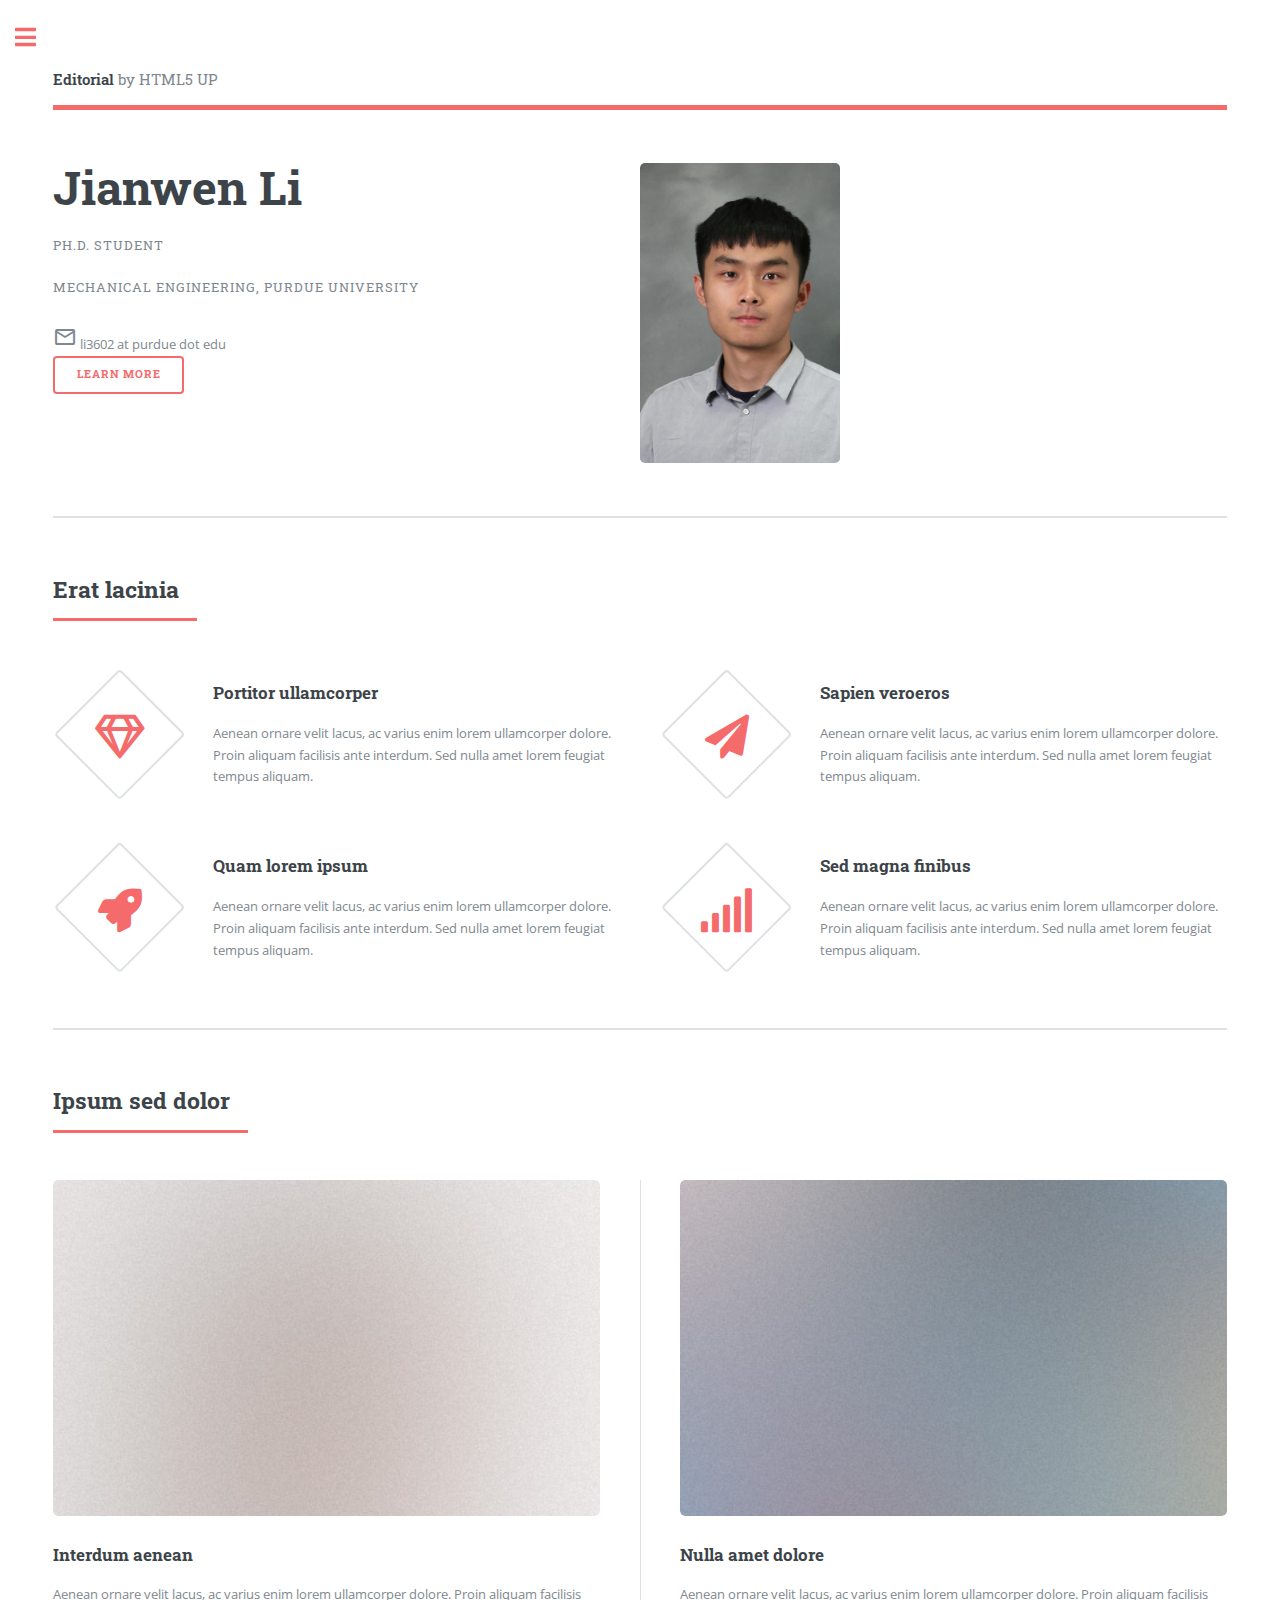
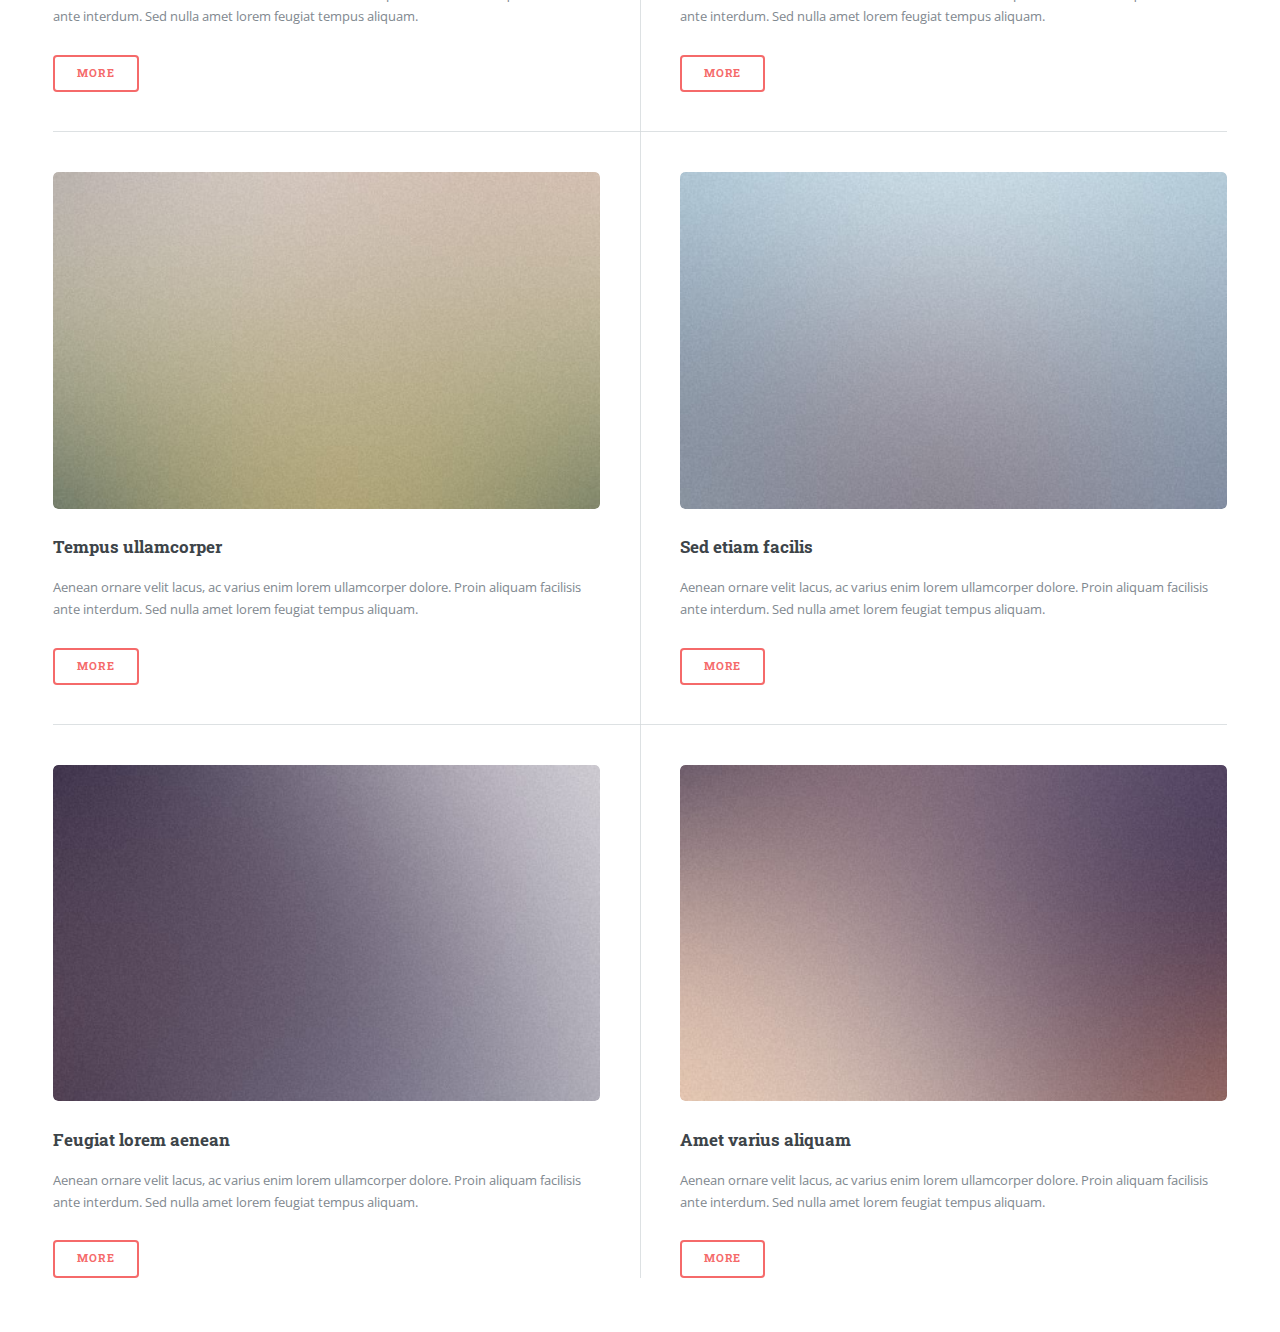
==== index.html @ e3ae453c "add email icon" ====
<!DOCTYPE HTML>
<!--
	Editorial by HTML5 UP
	html5up.net | @ajlkn
	Free for personal and commercial use under the CCA 3.0 license (html5up.net/license)
-->
<html>
	<head>
		<title>Jianwen Li's Home Page</title>
		<meta charset="utf-8" />
		<meta name="viewport" content="width=device-width, initial-scale=1, user-scalable=no" />
		<link href="https://fonts.googleapis.com/icon?family=Material+Icons" rel="stylesheet">
		<link rel="stylesheet" href="assets/css/main.css" />
	</head>
	<body class="is-preload">

		<!-- Wrapper -->
			<div id="wrapper">

				<!-- Main -->
					<div id="main">
						<div class="inner">

							<!-- Header -->
								<header id="header">
									<a href="index.html" class="logo"><strong>Editorial</strong> by HTML5 UP</a>
<!--									<ul class="icons">-->
<!--										<li><a href="#" class="icon brands fa-twitter"><span class="label">Twitter</span></a></li>-->
<!--										<li><a href="#" class="icon brands fa-facebook-f"><span class="label">Facebook</span></a></li>-->
<!--										<li><a href="#" class="icon brands fa-snapchat-ghost"><span class="label">Snapchat</span></a></li>-->
<!--										<li><a href="#" class="icon brands fa-instagram"><span class="label">Instagram</span></a></li>-->
<!--										<li><a href="#" class="icon brands fa-medium-m"><span class="label">Medium</span></a></li>-->
<!--									</ul>-->
								</header>

							<!-- Banner -->
								<section id="banner">
									<div class="content">
										<header>
											<h1>Jianwen Li</h1>
											<p>Ph.D. Student</p>
											<p>Mechanical Engineering, Purdue University</p>
											<i class="material-icons">mail_outline</i> li3602 at purdue dot edu<br>
										</header>
										<ul class="actions">
											<li><a href="#" class="button big">Learn More</a></li>
										</ul>
									</div>
									<span class="image object">
										<img style="width: 200px; height: 300px" src="images/Headshot.jpg" alt="" />
									</span>
								</section>

							<!-- Section -->
								<section>
									<header class="major">
										<h2>Erat lacinia</h2>
									</header>
									<div class="features">
										<article>
											<span class="icon fa-gem"></span>
											<div class="content">
												<h3>Portitor ullamcorper</h3>
												<p>Aenean ornare velit lacus, ac varius enim lorem ullamcorper dolore. Proin aliquam facilisis ante interdum. Sed nulla amet lorem feugiat tempus aliquam.</p>
											</div>
										</article>
										<article>
											<span class="icon solid fa-paper-plane"></span>
											<div class="content">
												<h3>Sapien veroeros</h3>
												<p>Aenean ornare velit lacus, ac varius enim lorem ullamcorper dolore. Proin aliquam facilisis ante interdum. Sed nulla amet lorem feugiat tempus aliquam.</p>
											</div>
										</article>
										<article>
											<span class="icon solid fa-rocket"></span>
											<div class="content">
												<h3>Quam lorem ipsum</h3>
												<p>Aenean ornare velit lacus, ac varius enim lorem ullamcorper dolore. Proin aliquam facilisis ante interdum. Sed nulla amet lorem feugiat tempus aliquam.</p>
											</div>
										</article>
										<article>
											<span class="icon solid fa-signal"></span>
											<div class="content">
												<h3>Sed magna finibus</h3>
												<p>Aenean ornare velit lacus, ac varius enim lorem ullamcorper dolore. Proin aliquam facilisis ante interdum. Sed nulla amet lorem feugiat tempus aliquam.</p>
											</div>
										</article>
									</div>
								</section>

							<!-- Section -->
								<section>
									<header class="major">
										<h2>Ipsum sed dolor</h2>
									</header>
									<div class="posts">
										<article>
											<a href="#" class="image"><img src="images/pic01.jpg" alt="" /></a>
											<h3>Interdum aenean</h3>
											<p>Aenean ornare velit lacus, ac varius enim lorem ullamcorper dolore. Proin aliquam facilisis ante interdum. Sed nulla amet lorem feugiat tempus aliquam.</p>
											<ul class="actions">
												<li><a href="#" class="button">More</a></li>
											</ul>
										</article>
										<article>
											<a href="#" class="image"><img src="images/pic02.jpg" alt="" /></a>
											<h3>Nulla amet dolore</h3>
											<p>Aenean ornare velit lacus, ac varius enim lorem ullamcorper dolore. Proin aliquam facilisis ante interdum. Sed nulla amet lorem feugiat tempus aliquam.</p>
											<ul class="actions">
												<li><a href="#" class="button">More</a></li>
											</ul>
										</article>
										<article>
											<a href="#" class="image"><img src="images/pic03.jpg" alt="" /></a>
											<h3>Tempus ullamcorper</h3>
											<p>Aenean ornare velit lacus, ac varius enim lorem ullamcorper dolore. Proin aliquam facilisis ante interdum. Sed nulla amet lorem feugiat tempus aliquam.</p>
											<ul class="actions">
												<li><a href="#" class="button">More</a></li>
											</ul>
										</article>
										<article>
											<a href="#" class="image"><img src="images/pic04.jpg" alt="" /></a>
											<h3>Sed etiam facilis</h3>
											<p>Aenean ornare velit lacus, ac varius enim lorem ullamcorper dolore. Proin aliquam facilisis ante interdum. Sed nulla amet lorem feugiat tempus aliquam.</p>
											<ul class="actions">
												<li><a href="#" class="button">More</a></li>
											</ul>
										</article>
										<article>
											<a href="#" class="image"><img src="images/pic05.jpg" alt="" /></a>
											<h3>Feugiat lorem aenean</h3>
											<p>Aenean ornare velit lacus, ac varius enim lorem ullamcorper dolore. Proin aliquam facilisis ante interdum. Sed nulla amet lorem feugiat tempus aliquam.</p>
											<ul class="actions">
												<li><a href="#" class="button">More</a></li>
											</ul>
										</article>
										<article>
											<a href="#" class="image"><img src="images/pic06.jpg" alt="" /></a>
											<h3>Amet varius aliquam</h3>
											<p>Aenean ornare velit lacus, ac varius enim lorem ullamcorper dolore. Proin aliquam facilisis ante interdum. Sed nulla amet lorem feugiat tempus aliquam.</p>
											<ul class="actions">
												<li><a href="#" class="button">More</a></li>
											</ul>
										</article>
									</div>
								</section>

						</div>
					</div>

				<!-- Sidebar -->
					<div id="sidebar">
						<div class="inner">

							<!-- Search -->
								<section id="search" class="alt">
									<form method="post" action="#">
										<input type="text" name="query" id="query" placeholder="Search" />
									</form>
								</section>

							<!-- Menu -->
								<nav id="menu">
									<header class="major">
										<h2>Menu</h2>
									</header>
									<ul>
										<li><a href="index.html">Homepage</a></li>
										<li><a href="generic.html">Generic</a></li>
										<li><a href="elements.html">Elements</a></li>
										<li>
											<span class="opener">Submenu</span>
											<ul>
												<li><a href="#">Lorem Dolor</a></li>
												<li><a href="#">Ipsum Adipiscing</a></li>
												<li><a href="#">Tempus Magna</a></li>
												<li><a href="#">Feugiat Veroeros</a></li>
											</ul>
										</li>
										<li><a href="#">Etiam Dolore</a></li>
										<li><a href="#">Adipiscing</a></li>
										<li>
											<span class="opener">Another Submenu</span>
											<ul>
												<li><a href="#">Lorem Dolor</a></li>
												<li><a href="#">Ipsum Adipiscing</a></li>
												<li><a href="#">Tempus Magna</a></li>
												<li><a href="#">Feugiat Veroeros</a></li>
											</ul>
										</li>
										<li><a href="#">Maximus Erat</a></li>
										<li><a href="#">Sapien Mauris</a></li>
										<li><a href="#">Amet Lacinia</a></li>
									</ul>
								</nav>

							<!-- Section -->
								<section>
									<header class="major">
										<h2>Ante interdum</h2>
									</header>
									<div class="mini-posts">
										<article>
											<a href="#" class="image"><img src="images/pic07.jpg" alt="" /></a>
											<p>Aenean ornare velit lacus, ac varius enim lorem ullamcorper dolore aliquam.</p>
										</article>
										<article>
											<a href="#" class="image"><img src="images/pic08.jpg" alt="" /></a>
											<p>Aenean ornare velit lacus, ac varius enim lorem ullamcorper dolore aliquam.</p>
										</article>
										<article>
											<a href="#" class="image"><img src="images/pic09.jpg" alt="" /></a>
											<p>Aenean ornare velit lacus, ac varius enim lorem ullamcorper dolore aliquam.</p>
										</article>
									</div>
									<ul class="actions">
										<li><a href="#" class="button">More</a></li>
									</ul>
								</section>

							<!-- Section -->
								<section>
									<header class="major">
										<h2>Get in touch</h2>
									</header>
									<p>Sed varius enim lorem ullamcorper dolore aliquam aenean ornare velit lacus, ac varius enim lorem ullamcorper dolore. Proin sed aliquam facilisis ante interdum. Sed nulla amet lorem feugiat tempus aliquam.</p>
									<ul class="contact">
										<li class="icon solid fa-envelope"><a href="#">information@untitled.tld</a></li>
										<li class="icon solid fa-phone">(000) 000-0000</li>
										<li class="icon solid fa-home">1234 Somewhere Road #8254<br />
										Nashville, TN 00000-0000</li>
									</ul>
								</section>

							<!-- Footer -->
								<footer id="footer">
									<p class="copyright">&copy; Untitled. All rights reserved. Demo Images: <a href="https://unsplash.com">Unsplash</a>. Design: <a href="https://html5up.net">HTML5 UP</a>.</p>
								</footer>

						</div>
					</div>

			</div>

		<!-- Scripts -->
			<script src="assets/js/jquery.min.js"></script>
			<script src="assets/js/browser.min.js"></script>
			<script src="assets/js/breakpoints.min.js"></script>
			<script src="assets/js/util.js"></script>
			<script src="assets/js/main.js"></script>

	</body>
</html>
---- assets/css/main.css ----
@import url(fontawesome-all.min.css);
@import url("https://fonts.googleapis.com/css?family=Open+Sans:400,600,400italic,600italic|Roboto+Slab:400,700");
/*
	Editorial by HTML5 UP
	html5up.net | @ajlkn
	Free for personal and commercial use under the CCA 3.0 license (html5up.net/license)
*/
html, body, div, span, applet, object,
iframe, h1, h2, h3, h4, h5, h6, p, blockquote,
pre, a, abbr, acronym, address, big, cite,
code, del, dfn, em, img, ins, kbd, q, s, samp,
small, strike, strong, sub, sup, tt, var, b,
u, i, center, dl, dt, dd, ol, ul, li, fieldset,
form, label, legend, table, caption, tbody,
tfoot, thead, tr, th, td, article, aside,
canvas, details, embed, figure, figcaption,
footer, header, hgroup, menu, nav, output, ruby,
section, summary, time, mark, audio, video {
  margin: 0;
  padding: 0;
  border: 0;
  font-size: 100%;
  font: inherit;
  vertical-align: baseline; }

article, aside, details, figcaption, figure,
footer, header, hgroup, menu, nav, section {
  display: block; }

body {
  line-height: 1; }

ol, ul {
  list-style: none; }

blockquote, q {
  quotes: none; }
  blockquote:before, blockquote:after, q:before, q:after {
    content: '';
    content: none; }

table {
  border-collapse: collapse;
  border-spacing: 0; }

body {
  -webkit-text-size-adjust: none; }

mark {
  background-color: transparent;
  color: inherit; }

input::-moz-focus-inner {
  border: 0;
  padding: 0; }

input, select, textarea {
  -moz-appearance: none;
  -webkit-appearance: none;
  -ms-appearance: none;
  appearance: none; }

/* Basic */
@-ms-viewport {
  width: device-width; }

body {
  -ms-overflow-style: scrollbar; }

@media screen and (max-width: 480px) {
  html, body {
    min-width: 320px; } }

html {
  box-sizing: border-box; }

*, *:before, *:after {
  box-sizing: inherit; }

body {
  background: #ffffff; }
  body.is-preload *, body.is-preload *:before, body.is-preload *:after, body.is-resizing *, body.is-resizing *:before, body.is-resizing *:after {
    -moz-animation: none !important;
    -webkit-animation: none !important;
    -ms-animation: none !important;
    animation: none !important;
    -moz-transition: none !important;
    -webkit-transition: none !important;
    -ms-transition: none !important;
    transition: none !important; }

/* Type */
body, input, select, textarea {
  color: #7f888f;
  font-family: "Open Sans", sans-serif;
  font-size: 13pt;
  font-weight: 400;
  line-height: 1.65; }
  @media screen and (max-width: 1680px) {
    body, input, select, textarea {
      font-size: 11pt; } }
  @media screen and (max-width: 1280px) {
    body, input, select, textarea {
      font-size: 10pt; } }
  @media screen and (max-width: 360px) {
    body, input, select, textarea {
      font-size: 9pt; } }

a {
  -moz-transition: color 0.2s ease-in-out, border-bottom-color 0.2s ease-in-out;
  -webkit-transition: color 0.2s ease-in-out, border-bottom-color 0.2s ease-in-out;
  -ms-transition: color 0.2s ease-in-out, border-bottom-color 0.2s ease-in-out;
  transition: color 0.2s ease-in-out, border-bottom-color 0.2s ease-in-out;
  border-bottom: dotted 1px;
  color: #f56a6a;
  text-decoration: none; }
  a:hover {
    border-bottom-color: #f56a6a;
    color: #f56a6a !important; }
    a:hover strong {
      color: inherit; }

strong, b {
  color: #3d4449;
  font-weight: 600; }

em, i {
  font-style: italic; }

p {
  margin: 0 0 2em 0; }

h1, h2, h3, h4, h5, h6 {
  color: #3d4449;
  font-family: "Roboto Slab", serif;
  font-weight: 700;
  line-height: 1.5;
  margin: 0 0 1em 0; }
  h1 a, h2 a, h3 a, h4 a, h5 a, h6 a {
    color: inherit;
    text-decoration: none;
    border-bottom: 0; }

h1 {
  font-size: 4em;
  margin: 0 0 0.5em 0;
  line-height: 1.3; }

h2 {
  font-size: 1.75em; }

h3 {
  font-size: 1.25em; }

h4 {
  font-size: 1.1em; }

h5 {
  font-size: 0.9em; }

h6 {
  font-size: 0.7em; }

@media screen and (max-width: 1680px) {
  h1 {
    font-size: 3.5em; } }

@media screen and (max-width: 980px) {
  h1 {
    font-size: 3.25em; } }

@media screen and (max-width: 736px) {
  h1 {
    font-size: 2em;
    line-height: 1.4; }
  h2 {
    font-size: 1.5em; } }

sub {
  font-size: 0.8em;
  position: relative;
  top: 0.5em; }

sup {
  font-size: 0.8em;
  position: relative;
  top: -0.5em; }

blockquote {
  border-left: solid 3px rgba(210, 215, 217, 0.75);
  font-style: italic;
  margin: 0 0 2em 0;
  padding: 0.5em 0 0.5em 2em; }

code {
  background: rgba(230, 235, 237, 0.25);
  border-radius: 0.375em;
  border: solid 1px rgba(210, 215, 217, 0.75);
  font-family: "Courier New", monospace;
  font-size: 0.9em;
  margin: 0 0.25em;
  padding: 0.25em 0.65em; }

pre {
  -webkit-overflow-scrolling: touch;
  font-family: "Courier New", monospace;
  font-size: 0.9em;
  margin: 0 0 2em 0; }
  pre code {
    display: block;
    line-height: 1.75;
    padding: 1em 1.5em;
    overflow-x: auto; }

hr {
  border: 0;
  border-bottom: solid 1px rgba(210, 215, 217, 0.75);
  margin: 2em 0; }
  hr.major {
    margin: 3em 0; }

.align-left {
  text-align: left; }

.align-center {
  text-align: center; }

.align-right {
  text-align: right; }

/* Row */
.row {
  display: flex;
  flex-wrap: wrap;
  box-sizing: border-box;
  align-items: stretch; }
  .row > * {
    box-sizing: border-box; }
  .row.gtr-uniform > * > :last-child {
    margin-bottom: 0; }
  .row.aln-left {
    justify-content: flex-start; }
  .row.aln-center {
    justify-content: center; }
  .row.aln-right {
    justify-content: flex-end; }
  .row.aln-top {
    align-items: flex-start; }
  .row.aln-middle {
    align-items: center; }
  .row.aln-bottom {
    align-items: flex-end; }
  .row > .imp {
    order: -1; }
  .row > .col-1 {
    width: 8.33333%; }
  .row > .off-1 {
    margin-left: 8.33333%; }
  .row > .col-2 {
    width: 16.66667%; }
  .row > .off-2 {
    margin-left: 16.66667%; }
  .row > .col-3 {
    width: 25%; }
  .row > .off-3 {
    margin-left: 25%; }
  .row > .col-4 {
    width: 33.33333%; }
  .row > .off-4 {
    margin-left: 33.33333%; }
  .row > .col-5 {
    width: 41.66667%; }
  .row > .off-5 {
    margin-left: 41.66667%; }
  .row > .col-6 {
    width: 50%; }
  .row > .off-6 {
    margin-left: 50%; }
  .row > .col-7 {
    width: 58.33333%; }
  .row > .off-7 {
    margin-left: 58.33333%; }
  .row > .col-8 {
    width: 66.66667%; }
  .row > .off-8 {
    margin-left: 66.66667%; }
  .row > .col-9 {
    width: 75%; }
  .row > .off-9 {
    margin-left: 75%; }
  .row > .col-10 {
    width: 83.33333%; }
  .row > .off-10 {
    margin-left: 83.33333%; }
  .row > .col-11 {
    width: 91.66667%; }
  .row > .off-11 {
    margin-left: 91.66667%; }
  .row > .col-12 {
    width: 100%; }
  .row > .off-12 {
    margin-left: 100%; }
  .row.gtr-0 {
    margin-top: 0;
    margin-left: 0em; }
    .row.gtr-0 > * {
      padding: 0 0 0 0em; }
    .row.gtr-0.gtr-uniform {
      margin-top: 0em; }
      .row.gtr-0.gtr-uniform > * {
        padding-top: 0em; }
  .row.gtr-25 {
    margin-top: 0;
    margin-left: -0.375em; }
    .row.gtr-25 > * {
      padding: 0 0 0 0.375em; }
    .row.gtr-25.gtr-uniform {
      margin-top: -0.375em; }
      .row.gtr-25.gtr-uniform > * {
        padding-top: 0.375em; }
  .row.gtr-50 {
    margin-top: 0;
    margin-left: -0.75em; }
    .row.gtr-50 > * {
      padding: 0 0 0 0.75em; }
    .row.gtr-50.gtr-uniform {
      margin-top: -0.75em; }
      .row.gtr-50.gtr-uniform > * {
        padding-top: 0.75em; }
  .row {
    margin-top: 0;
    margin-left: -1.5em; }
    .row > * {
      padding: 0 0 0 1.5em; }
    .row.gtr-uniform {
      margin-top: -1.5em; }
      .row.gtr-uniform > * {
        padding-top: 1.5em; }
  .row.gtr-150 {
    margin-top: 0;
    margin-left: -2.25em; }
    .row.gtr-150 > * {
      padding: 0 0 0 2.25em; }
    .row.gtr-150.gtr-uniform {
      margin-top: -2.25em; }
      .row.gtr-150.gtr-uniform > * {
        padding-top: 2.25em; }
  .row.gtr-200 {
    margin-top: 0;
    margin-left: -3em; }
    .row.gtr-200 > * {
      padding: 0 0 0 3em; }
    .row.gtr-200.gtr-uniform {
      margin-top: -3em; }
      .row.gtr-200.gtr-uniform > * {
        padding-top: 3em; }
  @media screen and (max-width: 1680px) {
    .row {
      display: flex;
      flex-wrap: wrap;
      box-sizing: border-box;
      align-items: stretch; }
      .row > * {
        box-sizing: border-box; }
      .row.gtr-uniform > * > :last-child {
        margin-bottom: 0; }
      .row.aln-left {
        justify-content: flex-start; }
      .row.aln-center {
        justify-content: center; }
      .row.aln-right {
        justify-content: flex-end; }
      .row.aln-top {
        align-items: flex-start; }
      .row.aln-middle {
        align-items: center; }
      .row.aln-bottom {
        align-items: flex-end; }
      .row > .imp-xlarge {
        order: -1; }
      .row > .col-1-xlarge {
        width: 8.33333%; }
      .row > .off-1-xlarge {
        margin-left: 8.33333%; }
      .row > .col-2-xlarge {
        width: 16.66667%; }
      .row > .off-2-xlarge {
        margin-left: 16.66667%; }
      .row > .col-3-xlarge {
        width: 25%; }
      .row > .off-3-xlarge {
        margin-left: 25%; }
      .row > .col-4-xlarge {
        width: 33.33333%; }
      .row > .off-4-xlarge {
        margin-left: 33.33333%; }
      .row > .col-5-xlarge {
        width: 41.66667%; }
      .row > .off-5-xlarge {
        margin-left: 41.66667%; }
      .row > .col-6-xlarge {
        width: 50%; }
      .row > .off-6-xlarge {
        margin-left: 50%; }
      .row > .col-7-xlarge {
        width: 58.33333%; }
      .row > .off-7-xlarge {
        margin-left: 58.33333%; }
      .row > .col-8-xlarge {
        width: 66.66667%; }
      .row > .off-8-xlarge {
        margin-left: 66.66667%; }
      .row > .col-9-xlarge {
        width: 75%; }
      .row > .off-9-xlarge {
        margin-left: 75%; }
      .row > .col-10-xlarge {
        width: 83.33333%; }
      .row > .off-10-xlarge {
        margin-left: 83.33333%; }
      .row > .col-11-xlarge {
        width: 91.66667%; }
      .row > .off-11-xlarge {
        margin-left: 91.66667%; }
      .row > .col-12-xlarge {
        width: 100%; }
      .row > .off-12-xlarge {
        margin-left: 100%; }
      .row.gtr-0 {
        margin-top: 0;
        margin-left: 0em; }
        .row.gtr-0 > * {
          padding: 0 0 0 0em; }
        .row.gtr-0.gtr-uniform {
          margin-top: 0em; }
          .row.gtr-0.gtr-uniform > * {
            padding-top: 0em; }
      .row.gtr-25 {
        margin-top: 0;
        margin-left: -0.375em; }
        .row.gtr-25 > * {
          padding: 0 0 0 0.375em; }
        .row.gtr-25.gtr-uniform {
          margin-top: -0.375em; }
          .row.gtr-25.gtr-uniform > * {
            padding-top: 0.375em; }
      .row.gtr-50 {
        margin-top: 0;
        margin-left: -0.75em; }
        .row.gtr-50 > * {
          padding: 0 0 0 0.75em; }
        .row.gtr-50.gtr-uniform {
          margin-top: -0.75em; }
          .row.gtr-50.gtr-uniform > * {
            padding-top: 0.75em; }
      .row {
        margin-top: 0;
        margin-left: -1.5em; }
        .row > * {
          padding: 0 0 0 1.5em; }
        .row.gtr-uniform {
          margin-top: -1.5em; }
          .row.gtr-uniform > * {
            padding-top: 1.5em; }
      .row.gtr-150 {
        margin-top: 0;
        margin-left: -2.25em; }
        .row.gtr-150 > * {
          padding: 0 0 0 2.25em; }
        .row.gtr-150.gtr-uniform {
          margin-top: -2.25em; }
          .row.gtr-150.gtr-uniform > * {
            padding-top: 2.25em; }
      .row.gtr-200 {
        margin-top: 0;
        margin-left: -3em; }
        .row.gtr-200 > * {
          padding: 0 0 0 3em; }
        .row.gtr-200.gtr-uniform {
          margin-top: -3em; }
          .row.gtr-200.gtr-uniform > * {
            padding-top: 3em; } }
  @media screen and (max-width: 1280px) {
    .row {
      display: flex;
      flex-wrap: wrap;
      box-sizing: border-box;
      align-items: stretch; }
      .row > * {
        box-sizing: border-box; }
      .row.gtr-uniform > * > :last-child {
        margin-bottom: 0; }
      .row.aln-left {
        justify-content: flex-start; }
      .row.aln-center {
        justify-content: center; }
      .row.aln-right {
        justify-content: flex-end; }
      .row.aln-top {
        align-items: flex-start; }
      .row.aln-middle {
        align-items: center; }
      .row.aln-bottom {
        align-items: flex-end; }
      .row > .imp-large {
        order: -1; }
      .row > .col-1-large {
        width: 8.33333%; }
      .row > .off-1-large {
        margin-left: 8.33333%; }
      .row > .col-2-large {
        width: 16.66667%; }
      .row > .off-2-large {
        margin-left: 16.66667%; }
      .row > .col-3-large {
        width: 25%; }
      .row > .off-3-large {
        margin-left: 25%; }
      .row > .col-4-large {
        width: 33.33333%; }
      .row > .off-4-large {
        margin-left: 33.33333%; }
      .row > .col-5-large {
        width: 41.66667%; }
      .row > .off-5-large {
        margin-left: 41.66667%; }
      .row > .col-6-large {
        width: 50%; }
      .row > .off-6-large {
        margin-left: 50%; }
      .row > .col-7-large {
        width: 58.33333%; }
      .row > .off-7-large {
        margin-left: 58.33333%; }
      .row > .col-8-large {
        width: 66.66667%; }
      .row > .off-8-large {
        margin-left: 66.66667%; }
      .row > .col-9-large {
        width: 75%; }
      .row > .off-9-large {
        margin-left: 75%; }
      .row > .col-10-large {
        width: 83.33333%; }
      .row > .off-10-large {
        margin-left: 83.33333%; }
      .row > .col-11-large {
        width: 91.66667%; }
      .row > .off-11-large {
        margin-left: 91.66667%; }
      .row > .col-12-large {
        width: 100%; }
      .row > .off-12-large {
        margin-left: 100%; }
      .row.gtr-0 {
        margin-top: 0;
        margin-left: 0em; }
        .row.gtr-0 > * {
          padding: 0 0 0 0em; }
        .row.gtr-0.gtr-uniform {
          margin-top: 0em; }
          .row.gtr-0.gtr-uniform > * {
            padding-top: 0em; }
      .row.gtr-25 {
        margin-top: 0;
        margin-left: -0.375em; }
        .row.gtr-25 > * {
          padding: 0 0 0 0.375em; }
        .row.gtr-25.gtr-uniform {
          margin-top: -0.375em; }
          .row.gtr-25.gtr-uniform > * {
            padding-top: 0.375em; }
      .row.gtr-50 {
        margin-top: 0;
        margin-left: -0.75em; }
        .row.gtr-50 > * {
          padding: 0 0 0 0.75em; }
        .row.gtr-50.gtr-uniform {
          margin-top: -0.75em; }
          .row.gtr-50.gtr-uniform > * {
            padding-top: 0.75em; }
      .row {
        margin-top: 0;
        margin-left: -1.5em; }
        .row > * {
          padding: 0 0 0 1.5em; }
        .row.gtr-uniform {
          margin-top: -1.5em; }
          .row.gtr-uniform > * {
            padding-top: 1.5em; }
      .row.gtr-150 {
        margin-top: 0;
        margin-left: -2.25em; }
        .row.gtr-150 > * {
          padding: 0 0 0 2.25em; }
        .row.gtr-150.gtr-uniform {
          margin-top: -2.25em; }
          .row.gtr-150.gtr-uniform > * {
            padding-top: 2.25em; }
      .row.gtr-200 {
        margin-top: 0;
        margin-left: -3em; }
        .row.gtr-200 > * {
          padding: 0 0 0 3em; }
        .row.gtr-200.gtr-uniform {
          margin-top: -3em; }
          .row.gtr-200.gtr-uniform > * {
            padding-top: 3em; } }
  @media screen and (max-width: 980px) {
    .row {
      display: flex;
      flex-wrap: wrap;
      box-sizing: border-box;
      align-items: stretch; }
      .row > * {
        box-sizing: border-box; }
      .row.gtr-uniform > * > :last-child {
        margin-bottom: 0; }
      .row.aln-left {
        justify-content: flex-start; }
      .row.aln-center {
        justify-content: center; }
      .row.aln-right {
        justify-content: flex-end; }
      .row.aln-top {
        align-items: flex-start; }
      .row.aln-middle {
        align-items: center; }
      .row.aln-bottom {
        align-items: flex-end; }
      .row > .imp-medium {
        order: -1; }
      .row > .col-1-medium {
        width: 8.33333%; }
      .row > .off-1-medium {
        margin-left: 8.33333%; }
      .row > .col-2-medium {
        width: 16.66667%; }
      .row > .off-2-medium {
        margin-left: 16.66667%; }
      .row > .col-3-medium {
        width: 25%; }
      .row > .off-3-medium {
        margin-left: 25%; }
      .row > .col-4-medium {
        width: 33.33333%; }
      .row > .off-4-medium {
        margin-left: 33.33333%; }
      .row > .col-5-medium {
        width: 41.66667%; }
      .row > .off-5-medium {
        margin-left: 41.66667%; }
      .row > .col-6-medium {
        width: 50%; }
      .row > .off-6-medium {
        margin-left: 50%; }
      .row > .col-7-medium {
        width: 58.33333%; }
      .row > .off-7-medium {
        margin-left: 58.33333%; }
      .row > .col-8-medium {
        width: 66.66667%; }
      .row > .off-8-medium {
        margin-left: 66.66667%; }
      .row > .col-9-medium {
        width: 75%; }
      .row > .off-9-medium {
        margin-left: 75%; }
      .row > .col-10-medium {
        width: 83.33333%; }
      .row > .off-10-medium {
        margin-left: 83.33333%; }
      .row > .col-11-medium {
        width: 91.66667%; }
      .row > .off-11-medium {
        margin-left: 91.66667%; }
      .row > .col-12-medium {
        width: 100%; }
      .row > .off-12-medium {
        margin-left: 100%; }
      .row.gtr-0 {
        margin-top: 0;
        margin-left: 0em; }
        .row.gtr-0 > * {
          padding: 0 0 0 0em; }
        .row.gtr-0.gtr-uniform {
          margin-top: 0em; }
          .row.gtr-0.gtr-uniform > * {
            padding-top: 0em; }
      .row.gtr-25 {
        margin-top: 0;
        margin-left: -0.375em; }
        .row.gtr-25 > * {
          padding: 0 0 0 0.375em; }
        .row.gtr-25.gtr-uniform {
          margin-top: -0.375em; }
          .row.gtr-25.gtr-uniform > * {
            padding-top: 0.375em; }
      .row.gtr-50 {
        margin-top: 0;
        margin-left: -0.75em; }
        .row.gtr-50 > * {
          padding: 0 0 0 0.75em; }
        .row.gtr-50.gtr-uniform {
          margin-top: -0.75em; }
          .row.gtr-50.gtr-uniform > * {
            padding-top: 0.75em; }
      .row {
        margin-top: 0;
        margin-left: -1.5em; }
        .row > * {
          padding: 0 0 0 1.5em; }
        .row.gtr-uniform {
          margin-top: -1.5em; }
          .row.gtr-uniform > * {
            padding-top: 1.5em; }
      .row.gtr-150 {
        margin-top: 0;
        margin-left: -2.25em; }
        .row.gtr-150 > * {
          padding: 0 0 0 2.25em; }
        .row.gtr-150.gtr-uniform {
          margin-top: -2.25em; }
          .row.gtr-150.gtr-uniform > * {
            padding-top: 2.25em; }
      .row.gtr-200 {
        margin-top: 0;
        margin-left: -3em; }
        .row.gtr-200 > * {
          padding: 0 0 0 3em; }
        .row.gtr-200.gtr-uniform {
          margin-top: -3em; }
          .row.gtr-200.gtr-uniform > * {
            padding-top: 3em; } }
  @media screen and (max-width: 736px) {
    .row {
      display: flex;
      flex-wrap: wrap;
      box-sizing: border-box;
      align-items: stretch; }
      .row > * {
        box-sizing: border-box; }
      .row.gtr-uniform > * > :last-child {
        margin-bottom: 0; }
      .row.aln-left {
        justify-content: flex-start; }
      .row.aln-center {
        justify-content: center; }
      .row.aln-right {
        justify-content: flex-end; }
      .row.aln-top {
        align-items: flex-start; }
      .row.aln-middle {
        align-items: center; }
      .row.aln-bottom {
        align-items: flex-end; }
      .row > .imp-small {
        order: -1; }
      .row > .col-1-small {
        width: 8.33333%; }
      .row > .off-1-small {
        margin-left: 8.33333%; }
      .row > .col-2-small {
        width: 16.66667%; }
      .row > .off-2-small {
        margin-left: 16.66667%; }
      .row > .col-3-small {
        width: 25%; }
      .row > .off-3-small {
        margin-left: 25%; }
      .row > .col-4-small {
        width: 33.33333%; }
      .row > .off-4-small {
        margin-left: 33.33333%; }
      .row > .col-5-small {
        width: 41.66667%; }
      .row > .off-5-small {
        margin-left: 41.66667%; }
      .row > .col-6-small {
        width: 50%; }
      .row > .off-6-small {
        margin-left: 50%; }
      .row > .col-7-small {
        width: 58.33333%; }
      .row > .off-7-small {
        margin-left: 58.33333%; }
      .row > .col-8-small {
        width: 66.66667%; }
      .row > .off-8-small {
        margin-left: 66.66667%; }
      .row > .col-9-small {
        width: 75%; }
      .row > .off-9-small {
        margin-left: 75%; }
      .row > .col-10-small {
        width: 83.33333%; }
      .row > .off-10-small {
        margin-left: 83.33333%; }
      .row > .col-11-small {
        width: 91.66667%; }
      .row > .off-11-small {
        margin-left: 91.66667%; }
      .row > .col-12-small {
        width: 100%; }
      .row > .off-12-small {
        margin-left: 100%; }
      .row.gtr-0 {
        margin-top: 0;
        margin-left: 0em; }
        .row.gtr-0 > * {
          padding: 0 0 0 0em; }
        .row.gtr-0.gtr-uniform {
          margin-top: 0em; }
          .row.gtr-0.gtr-uniform > * {
            padding-top: 0em; }
      .row.gtr-25 {
        margin-top: 0;
        margin-left: -0.375em; }
        .row.gtr-25 > * {
          padding: 0 0 0 0.375em; }
        .row.gtr-25.gtr-uniform {
          margin-top: -0.375em; }
          .row.gtr-25.gtr-uniform > * {
            padding-top: 0.375em; }
      .row.gtr-50 {
        margin-top: 0;
        margin-left: -0.75em; }
        .row.gtr-50 > * {
          padding: 0 0 0 0.75em; }
        .row.gtr-50.gtr-uniform {
          margin-top: -0.75em; }
          .row.gtr-50.gtr-uniform > * {
            padding-top: 0.75em; }
      .row {
        margin-top: 0;
        margin-left: -1.5em; }
        .row > * {
          padding: 0 0 0 1.5em; }
        .row.gtr-uniform {
          margin-top: -1.5em; }
          .row.gtr-uniform > * {
            padding-top: 1.5em; }
      .row.gtr-150 {
        margin-top: 0;
        margin-left: -2.25em; }
        .row.gtr-150 > * {
          padding: 0 0 0 2.25em; }
        .row.gtr-150.gtr-uniform {
          margin-top: -2.25em; }
          .row.gtr-150.gtr-uniform > * {
            padding-top: 2.25em; }
      .row.gtr-200 {
        margin-top: 0;
        margin-left: -3em; }
        .row.gtr-200 > * {
          padding: 0 0 0 3em; }
        .row.gtr-200.gtr-uniform {
          margin-top: -3em; }
          .row.gtr-200.gtr-uniform > * {
            padding-top: 3em; } }
  @media screen and (max-width: 480px) {
    .row {
      display: flex;
      flex-wrap: wrap;
      box-sizing: border-box;
      align-items: stretch; }
      .row > * {
        box-sizing: border-box; }
      .row.gtr-uniform > * > :last-child {
        margin-bottom: 0; }
      .row.aln-left {
        justify-content: flex-start; }
      .row.aln-center {
        justify-content: center; }
      .row.aln-right {
        justify-content: flex-end; }
      .row.aln-top {
        align-items: flex-start; }
      .row.aln-middle {
        align-items: center; }
      .row.aln-bottom {
        align-items: flex-end; }
      .row > .imp-xsmall {
        order: -1; }
      .row > .col-1-xsmall {
        width: 8.33333%; }
      .row > .off-1-xsmall {
        margin-left: 8.33333%; }
      .row > .col-2-xsmall {
        width: 16.66667%; }
      .row > .off-2-xsmall {
        margin-left: 16.66667%; }
      .row > .col-3-xsmall {
        width: 25%; }
      .row > .off-3-xsmall {
        margin-left: 25%; }
      .row > .col-4-xsmall {
        width: 33.33333%; }
      .row > .off-4-xsmall {
        margin-left: 33.33333%; }
      .row > .col-5-xsmall {
        width: 41.66667%; }
      .row > .off-5-xsmall {
        margin-left: 41.66667%; }
      .row > .col-6-xsmall {
        width: 50%; }
      .row > .off-6-xsmall {
        margin-left: 50%; }
      .row > .col-7-xsmall {
        width: 58.33333%; }
      .row > .off-7-xsmall {
        margin-left: 58.33333%; }
      .row > .col-8-xsmall {
        width: 66.66667%; }
      .row > .off-8-xsmall {
        margin-left: 66.66667%; }
      .row > .col-9-xsmall {
        width: 75%; }
      .row > .off-9-xsmall {
        margin-left: 75%; }
      .row > .col-10-xsmall {
        width: 83.33333%; }
      .row > .off-10-xsmall {
        margin-left: 83.33333%; }
      .row > .col-11-xsmall {
        width: 91.66667%; }
      .row > .off-11-xsmall {
        margin-left: 91.66667%; }
      .row > .col-12-xsmall {
        width: 100%; }
      .row > .off-12-xsmall {
        margin-left: 100%; }
      .row.gtr-0 {
        margin-top: 0;
        margin-left: 0em; }
        .row.gtr-0 > * {
          padding: 0 0 0 0em; }
        .row.gtr-0.gtr-uniform {
          margin-top: 0em; }
          .row.gtr-0.gtr-uniform > * {
            padding-top: 0em; }
      .row.gtr-25 {
        margin-top: 0;
        margin-left: -0.375em; }
        .row.gtr-25 > * {
          padding: 0 0 0 0.375em; }
        .row.gtr-25.gtr-uniform {
          margin-top: -0.375em; }
          .row.gtr-25.gtr-uniform > * {
            padding-top: 0.375em; }
      .row.gtr-50 {
        margin-top: 0;
        margin-left: -0.75em; }
        .row.gtr-50 > * {
          padding: 0 0 0 0.75em; }
        .row.gtr-50.gtr-uniform {
          margin-top: -0.75em; }
          .row.gtr-50.gtr-uniform > * {
            padding-top: 0.75em; }
      .row {
        margin-top: 0;
        margin-left: -1.5em; }
        .row > * {
          padding: 0 0 0 1.5em; }
        .row.gtr-uniform {
          margin-top: -1.5em; }
          .row.gtr-uniform > * {
            padding-top: 1.5em; }
      .row.gtr-150 {
        margin-top: 0;
        margin-left: -2.25em; }
        .row.gtr-150 > * {
          padding: 0 0 0 2.25em; }
        .row.gtr-150.gtr-uniform {
          margin-top: -2.25em; }
          .row.gtr-150.gtr-uniform > * {
            padding-top: 2.25em; }
      .row.gtr-200 {
        margin-top: 0;
        margin-left: -3em; }
        .row.gtr-200 > * {
          padding: 0 0 0 3em; }
        .row.gtr-200.gtr-uniform {
          margin-top: -3em; }
          .row.gtr-200.gtr-uniform > * {
            padding-top: 3em; } }

/* Section/Article */
section.special, article.special {
  text-align: center; }

header p {
  font-family: "Roboto Slab", serif;
  font-size: 1em;
  font-weight: 400;
  letter-spacing: 0.075em;
  margin-top: -0.5em;
  text-transform: uppercase; }

header.major > :last-child {
  border-bottom: solid 3px #f56a6a;
  display: inline-block;
  margin: 0 0 2em 0;
  padding: 0 0.75em 0.5em 0; }

header.main > :last-child {
  margin: 0 0 1em 0; }

/* Form */
form {
  margin: 0 0 2em 0; }

label {
  color: #3d4449;
  display: block;
  font-size: 0.9em;
  font-weight: 600;
  margin: 0 0 1em 0; }

input[type="text"],
input[type="password"],
input[type="email"],
input[type="tel"],
input[type="search"],
input[type="url"],
select,
textarea {
  -moz-appearance: none;
  -webkit-appearance: none;
  -ms-appearance: none;
  appearance: none;
  background: #ffffff;
  border-radius: 0.375em;
  border: none;
  border: solid 1px rgba(210, 215, 217, 0.75);
  color: inherit;
  display: block;
  outline: 0;
  padding: 0 1em;
  text-decoration: none;
  width: 100%; }
  input[type="text"]:invalid,
  input[type="password"]:invalid,
  input[type="email"]:invalid,
  input[type="tel"]:invalid,
  input[type="search"]:invalid,
  input[type="url"]:invalid,
  select:invalid,
  textarea:invalid {
    box-shadow: none; }
  input[type="text"]:focus,
  input[type="password"]:focus,
  input[type="email"]:focus,
  input[type="tel"]:focus,
  input[type="search"]:focus,
  input[type="url"]:focus,
  select:focus,
  textarea:focus {
    border-color: #f56a6a;
    box-shadow: 0 0 0 1px #f56a6a; }

select {
  background-image: url("data:image/svg+xml;charset=utf8,%3Csvg xmlns='http://www.w3.org/2000/svg' width='40' height='40' preserveAspectRatio='none' viewBox='0 0 40 40'%3E%3Cpath d='M9.4,12.3l10.4,10.4l10.4-10.4c0.2-0.2,0.5-0.4,0.9-0.4c0.3,0,0.6,0.1,0.9,0.4l3.3,3.3c0.2,0.2,0.4,0.5,0.4,0.9 c0,0.4-0.1,0.6-0.4,0.9L20.7,31.9c-0.2,0.2-0.5,0.4-0.9,0.4c-0.3,0-0.6-0.1-0.9-0.4L4.3,17.3c-0.2-0.2-0.4-0.5-0.4-0.9 c0-0.4,0.1-0.6,0.4-0.9l3.3-3.3c0.2-0.2,0.5-0.4,0.9-0.4S9.1,12.1,9.4,12.3z' fill='rgba(210, 215, 217, 0.75)' /%3E%3C/svg%3E");
  background-size: 1.25em;
  background-repeat: no-repeat;
  background-position: calc(100% - 1em) center;
  height: 2.75em;
  padding-right: 2.75em;
  text-overflow: ellipsis; }
  select option {
    color: #3d4449;
    background: #ffffff; }
  select:focus::-ms-value {
    background-color: transparent; }
  select::-ms-expand {
    display: none; }

input[type="text"],
input[type="password"],
input[type="email"],
input[type="tel"],
input[type="search"],
input[type="url"],
select {
  height: 2.75em; }

textarea {
  padding: 0.75em 1em; }

input[type="checkbox"],
input[type="radio"] {
  -moz-appearance: none;
  -webkit-appearance: none;
  -ms-appearance: none;
  appearance: none;
  display: block;
  float: left;
  margin-right: -2em;
  opacity: 0;
  width: 1em;
  z-index: -1; }
  input[type="checkbox"] + label,
  input[type="radio"] + label {
    text-decoration: none;
    color: #7f888f;
    cursor: pointer;
    display: inline-block;
    font-size: 1em;
    font-weight: 400;
    padding-left: 2.4em;
    padding-right: 0.75em;
    position: relative; }
    input[type="checkbox"] + label:before,
    input[type="radio"] + label:before {
      -moz-osx-font-smoothing: grayscale;
      -webkit-font-smoothing: antialiased;
      display: inline-block;
      font-style: normal;
      font-variant: normal;
      text-rendering: auto;
      line-height: 1;
      text-transform: none !important;
      font-family: 'Font Awesome 5 Free';
      font-weight: 900; }
    input[type="checkbox"] + label:before,
    input[type="radio"] + label:before {
      background: #ffffff;
      border-radius: 0.375em;
      border: solid 1px rgba(210, 215, 217, 0.75);
      content: '';
      display: inline-block;
      font-size: 0.8em;
      height: 2.0625em;
      left: 0;
      line-height: 2.0625em;
      position: absolute;
      text-align: center;
      top: 0;
      width: 2.0625em; }
  input[type="checkbox"]:checked + label:before,
  input[type="radio"]:checked + label:before {
    background: #3d4449;
    border-color: #3d4449;
    color: #ffffff;
    content: '\f00c'; }
  input[type="checkbox"]:focus + label:before,
  input[type="radio"]:focus + label:before {
    border-color: #f56a6a;
    box-shadow: 0 0 0 1px #f56a6a; }

input[type="checkbox"] + label:before {
  border-radius: 0.375em; }

input[type="radio"] + label:before {
  border-radius: 100%; }

::-webkit-input-placeholder {
  color: #9fa3a6 !important;
  opacity: 1.0; }

:-moz-placeholder {
  color: #9fa3a6 !important;
  opacity: 1.0; }

::-moz-placeholder {
  color: #9fa3a6 !important;
  opacity: 1.0; }

:-ms-input-placeholder {
  color: #9fa3a6 !important;
  opacity: 1.0; }

/* Box */
.box {
  border-radius: 0.375em;
  border: solid 1px rgba(210, 215, 217, 0.75);
  margin-bottom: 2em;
  padding: 1.5em; }
  .box > :last-child,
  .box > :last-child > :last-child,
  .box > :last-child > :last-child > :last-child {
    margin-bottom: 0; }
  .box.alt {
    border: 0;
    border-radius: 0;
    padding: 0; }

/* Icon */
.icon {
  text-decoration: none;
  border-bottom: none;
  position: relative; }
  .icon:before {
    -moz-osx-font-smoothing: grayscale;
    -webkit-font-smoothing: antialiased;
    display: inline-block;
    font-style: normal;
    font-variant: normal;
    text-rendering: auto;
    line-height: 1;
    text-transform: none !important;
    font-family: 'Font Awesome 5 Free';
    font-weight: 400; }
  .icon > .label {
    display: none; }
  .icon:before {
    line-height: inherit; }
  .icon.solid:before {
    font-weight: 900; }
  .icon.brands:before {
    font-family: 'Font Awesome 5 Brands'; }

/* Image */
.image {
  border-radius: 0.375em;
  border: 0;
  display: inline-block;
  position: relative; }
  .image img {
    border-radius: 0.375em;
    display: block; }
  .image.left, .image.right {
    max-width: 40%; }
    .image.left img, .image.right img {
      width: 100%; }
  .image.left {
    float: left;
    padding: 0 1.5em 1em 0;
    top: 0.25em; }
  .image.right {
    float: right;
    padding: 0 0 1em 1.5em;
    top: 0.25em; }
  .image.fit {
    display: block;
    margin: 0 0 2em 0;
    width: 100%; }
    .image.fit img {
      width: 100%; }
  .image.main {
    display: block;
    margin: 0 0 3em 0;
    width: 100%; }
    .image.main img {
      width: 100%; }

a.image {
  overflow: hidden; }
  a.image img {
    -moz-transition: -moz-transform 0.2s ease;
    -webkit-transition: -webkit-transform 0.2s ease;
    -ms-transition: -ms-transform 0.2s ease;
    transition: transform 0.2s ease; }
  a.image:hover img {
    -moz-transform: scale(1.075);
    -webkit-transform: scale(1.075);
    -ms-transform: scale(1.075);
    transform: scale(1.075); }

/* List */
ol {
  list-style: decimal;
  margin: 0 0 2em 0;
  padding-left: 1.25em; }
  ol li {
    padding-left: 0.25em; }

ul {
  list-style: disc;
  margin: 0 0 2em 0;
  padding-left: 1em; }
  ul li {
    padding-left: 0.5em; }
  ul.alt {
    list-style: none;
    padding-left: 0; }
    ul.alt li {
      border-top: solid 1px rgba(210, 215, 217, 0.75);
      padding: 0.5em 0; }
      ul.alt li:first-child {
        border-top: 0;
        padding-top: 0; }

dl {
  margin: 0 0 2em 0; }
  dl dt {
    display: block;
    font-weight: 600;
    margin: 0 0 1em 0; }
  dl dd {
    margin-left: 2em; }

/* Actions */
ul.actions {
  display: -moz-flex;
  display: -webkit-flex;
  display: -ms-flex;
  display: flex;
  cursor: default;
  list-style: none;
  margin-left: -1em;
  padding-left: 0; }
  ul.actions li {
    padding: 0 0 0 1em;
    vertical-align: middle; }
  ul.actions.special {
    -moz-justify-content: center;
    -webkit-justify-content: center;
    -ms-justify-content: center;
    justify-content: center;
    width: 100%;
    margin-left: 0; }
    ul.actions.special li:first-child {
      padding-left: 0; }
  ul.actions.stacked {
    -moz-flex-direction: column;
    -webkit-flex-direction: column;
    -ms-flex-direction: column;
    flex-direction: column;
    margin-left: 0; }
    ul.actions.stacked li {
      padding: 1.3em 0 0 0; }
      ul.actions.stacked li:first-child {
        padding-top: 0; }
  ul.actions.fit {
    width: calc(100% + 1em); }
    ul.actions.fit li {
      -moz-flex-grow: 1;
      -webkit-flex-grow: 1;
      -ms-flex-grow: 1;
      flex-grow: 1;
      -moz-flex-shrink: 1;
      -webkit-flex-shrink: 1;
      -ms-flex-shrink: 1;
      flex-shrink: 1;
      width: 100%; }
      ul.actions.fit li > * {
        width: 100%; }
    ul.actions.fit.stacked {
      width: 100%; }

/* Icons */
ul.icons {
  cursor: default;
  list-style: none;
  padding-left: 0; }
  ul.icons li {
    display: inline-block;
    padding: 0 1em 0 0; }
    ul.icons li:last-child {
      padding-right: 0; }
    ul.icons li .icon {
      color: inherit; }
      ul.icons li .icon:before {
        font-size: 1.25em; }

/* Contact */
ul.contact {
  list-style: none;
  padding: 0; }
  ul.contact li {
    text-decoration: none;
    border-top: solid 1px rgba(210, 215, 217, 0.75);
    margin: 1.5em 0 0 0;
    padding: 1.5em 0 0 3em;
    position: relative; }
    ul.contact li:before {
      -moz-osx-font-smoothing: grayscale;
      -webkit-font-smoothing: antialiased;
      display: inline-block;
      font-style: normal;
      font-variant: normal;
      text-rendering: auto;
      line-height: 1;
      text-transform: none !important;
      font-family: 'Font Awesome 5 Free';
      font-weight: 400; }
    ul.contact li:before {
      color: #f56a6a;
      display: inline-block;
      font-size: 1.5em;
      height: 1.125em;
      left: 0;
      line-height: 1.125em;
      position: absolute;
      text-align: center;
      top: 1em;
      width: 1.5em; }
    ul.contact li:first-child {
      border-top: 0;
      margin-top: 0;
      padding-top: 0; }
      ul.contact li:first-child:before {
        top: 0; }
    ul.contact li a {
      color: inherit; }

/* Pagination */
ul.pagination {
  cursor: default;
  list-style: none;
  padding-left: 0; }
  ul.pagination li {
    display: inline-block;
    padding-left: 0;
    vertical-align: middle; }
    ul.pagination li > .page {
      -moz-transition: background-color 0.2s ease-in-out, color 0.2s ease-in-out;
      -webkit-transition: background-color 0.2s ease-in-out, color 0.2s ease-in-out;
      -ms-transition: background-color 0.2s ease-in-out, color 0.2s ease-in-out;
      transition: background-color 0.2s ease-in-out, color 0.2s ease-in-out;
      border-bottom: 0;
      border-radius: 0.375em;
      display: inline-block;
      font-size: 0.8em;
      font-weight: 600;
      height: 2em;
      line-height: 2em;
      margin: 0 0.125em;
      min-width: 2em;
      padding: 0 0.5em;
      text-align: center; }
      ul.pagination li > .page.active {
        background-color: #f56a6a;
        color: #ffffff !important; }
        ul.pagination li > .page.active:hover {
          background-color: #f67878; }
        ul.pagination li > .page.active:active {
          background-color: #f45c5c; }
    ul.pagination li:first-child {
      padding-right: 0.75em; }
    ul.pagination li:last-child {
      padding-left: 0.75em; }
  @media screen and (max-width: 480px) {
    ul.pagination li:nth-child(n+2):nth-last-child(n+2) {
      display: none; }
    ul.pagination li:first-child {
      padding-right: 0; } }

/* Table */
.table-wrapper {
  -webkit-overflow-scrolling: touch;
  overflow-x: auto; }

table {
  margin: 0 0 2em 0;
  width: 100%; }
  table tbody tr {
    border: solid 1px rgba(210, 215, 217, 0.75);
    border-left: 0;
    border-right: 0; }
    table tbody tr:nth-child(2n + 1) {
      background-color: rgba(230, 235, 237, 0.25); }
  table td {
    padding: 0.75em 0.75em; }
  table th {
    color: #3d4449;
    font-size: 0.9em;
    font-weight: 600;
    padding: 0 0.75em 0.75em 0.75em;
    text-align: left; }
  table thead {
    border-bottom: solid 2px rgba(210, 215, 217, 0.75); }
  table tfoot {
    border-top: solid 2px rgba(210, 215, 217, 0.75); }
  table.alt {
    border-collapse: separate; }
    table.alt tbody tr td {
      border: solid 1px rgba(210, 215, 217, 0.75);
      border-left-width: 0;
      border-top-width: 0; }
      table.alt tbody tr td:first-child {
        border-left-width: 1px; }
    table.alt tbody tr:first-child td {
      border-top-width: 1px; }
    table.alt thead {
      border-bottom: 0; }
    table.alt tfoot {
      border-top: 0; }

/* Button */
input[type="submit"],
input[type="reset"],
input[type="button"],
button,
.button {
  -moz-appearance: none;
  -webkit-appearance: none;
  -ms-appearance: none;
  appearance: none;
  -moz-transition: background-color 0.2s ease-in-out, color 0.2s ease-in-out;
  -webkit-transition: background-color 0.2s ease-in-out, color 0.2s ease-in-out;
  -ms-transition: background-color 0.2s ease-in-out, color 0.2s ease-in-out;
  transition: background-color 0.2s ease-in-out, color 0.2s ease-in-out;
  background-color: transparent;
  border-radius: 0.375em;
  border: 0;
  box-shadow: inset 0 0 0 2px #f56a6a;
  color: #f56a6a !important;
  cursor: pointer;
  display: inline-block;
  font-family: "Roboto Slab", serif;
  font-size: 0.8em;
  font-weight: 700;
  height: 3.5em;
  letter-spacing: 0.075em;
  line-height: 3.5em;
  padding: 0 2.25em;
  text-align: center;
  text-decoration: none;
  text-transform: uppercase;
  white-space: nowrap; }
  input[type="submit"]:hover,
  input[type="reset"]:hover,
  input[type="button"]:hover,
  button:hover,
  .button:hover {
    background-color: rgba(245, 106, 106, 0.05); }
  input[type="submit"]:active,
  input[type="reset"]:active,
  input[type="button"]:active,
  button:active,
  .button:active {
    background-color: rgba(245, 106, 106, 0.15); }
  input[type="submit"].icon:before,
  input[type="reset"].icon:before,
  input[type="button"].icon:before,
  button.icon:before,
  .button.icon:before {
    margin-right: 0.5em; }
  input[type="submit"].fit,
  input[type="reset"].fit,
  input[type="button"].fit,
  button.fit,
  .button.fit {
    width: 100%; }
  input[type="submit"].small,
  input[type="reset"].small,
  input[type="button"].small,
  button.small,
  .button.small {
    font-size: 0.6em; }
  input[type="submit"].large,
  input[type="reset"].large,
  input[type="button"].large,
  button.large,
  .button.large {
    font-size: 1em;
    height: 3.65em;
    line-height: 3.65em; }
  input[type="submit"].primary,
  input[type="reset"].primary,
  input[type="button"].primary,
  button.primary,
  .button.primary {
    background-color: #f56a6a;
    box-shadow: none;
    color: #ffffff !important; }
    input[type="submit"].primary:hover,
    input[type="reset"].primary:hover,
    input[type="button"].primary:hover,
    button.primary:hover,
    .button.primary:hover {
      background-color: #f67878; }
    input[type="submit"].primary:active,
    input[type="reset"].primary:active,
    input[type="button"].primary:active,
    button.primary:active,
    .button.primary:active {
      background-color: #f45c5c; }
  input[type="submit"].disabled, input[type="submit"]:disabled,
  input[type="reset"].disabled,
  input[type="reset"]:disabled,
  input[type="button"].disabled,
  input[type="button"]:disabled,
  button.disabled,
  button:disabled,
  .button.disabled,
  .button:disabled {
    pointer-events: none;
    opacity: 0.25; }

/* Mini Posts */
.mini-posts article {
  border-top: solid 1px rgba(210, 215, 217, 0.75);
  margin-top: 2em;
  padding-top: 2em; }
  .mini-posts article .image {
    display: block;
    margin: 0 0 1.5em 0; }
    .mini-posts article .image img {
      display: block;
      width: 100%; }
  .mini-posts article:first-child {
    border-top: 0;
    margin-top: 0;
    padding-top: 0; }

/* Features */
.features {
  display: -moz-flex;
  display: -webkit-flex;
  display: -ms-flex;
  display: flex;
  -moz-flex-wrap: wrap;
  -webkit-flex-wrap: wrap;
  -ms-flex-wrap: wrap;
  flex-wrap: wrap;
  margin: 0 0 2em -3em;
  width: calc(100% + 3em); }
  .features article {
    -moz-align-items: center;
    -webkit-align-items: center;
    -ms-align-items: center;
    align-items: center;
    display: -moz-flex;
    display: -webkit-flex;
    display: -ms-flex;
    display: flex;
    margin: 0 0 3em 3em;
    position: relative;
    width: calc(50% - 3em); }
    .features article:nth-child(2n - 1) {
      margin-right: 1.5em; }
    .features article:nth-child(2n) {
      margin-left: 1.5em; }
    .features article:nth-last-child(1), .features article:nth-last-child(2) {
      margin-bottom: 0; }
    .features article .icon {
      -moz-flex-grow: 0;
      -webkit-flex-grow: 0;
      -ms-flex-grow: 0;
      flex-grow: 0;
      -moz-flex-shrink: 0;
      -webkit-flex-shrink: 0;
      -ms-flex-shrink: 0;
      flex-shrink: 0;
      display: block;
      height: 10em;
      line-height: 10em;
      margin: 0 2em 0 0;
      text-align: center;
      width: 10em; }
      .features article .icon:before {
        color: #f56a6a;
        font-size: 2.75rem;
        position: relative;
        top: 0.05em; }
      .features article .icon:after {
        -moz-transform: rotate(45deg);
        -webkit-transform: rotate(45deg);
        -ms-transform: rotate(45deg);
        transform: rotate(45deg);
        border-radius: 0.25rem;
        border: solid 2px rgba(210, 215, 217, 0.75);
        content: '';
        display: block;
        height: 7em;
        left: 50%;
        margin: -3.5em 0 0 -3.5em;
        position: absolute;
        top: 50%;
        width: 7em; }
    .features article .content {
      -moz-flex-grow: 1;
      -webkit-flex-grow: 1;
      -ms-flex-grow: 1;
      flex-grow: 1;
      -moz-flex-shrink: 1;
      -webkit-flex-shrink: 1;
      -ms-flex-shrink: 1;
      flex-shrink: 1;
      width: 100%; }
      .features article .content > :last-child {
        margin-bottom: 0; }
  @media screen and (max-width: 980px) {
    .features {
      margin: 0 0 2em 0;
      width: 100%; }
      .features article {
        margin: 0 0 3em 0;
        width: 100%; }
        .features article:nth-child(2n - 1) {
          margin-right: 0; }
        .features article:nth-child(2n) {
          margin-left: 0; }
        .features article:nth-last-child(1), .features article:nth-last-child(2) {
          margin-bottom: 3em; }
        .features article:last-child {
          margin-bottom: 0; }
        .features article .icon {
          height: 8em;
          line-height: 8em;
          width: 8em; }
          .features article .icon:before {
            font-size: 2.25rem; }
          .features article .icon:after {
            height: 6em;
            margin: -3em 0 0 -3em;
            width: 6em; } }
  @media screen and (max-width: 480px) {
    .features article {
      -moz-flex-direction: column;
      -webkit-flex-direction: column;
      -ms-flex-direction: column;
      flex-direction: column;
      -moz-align-items: -moz-flex-start;
      -webkit-align-items: -webkit-flex-start;
      -ms-align-items: -ms-flex-start;
      align-items: flex-start; }
      .features article .icon {
        height: 6em;
        line-height: 6em;
        margin: 0 0 1.5em 0;
        width: 6em; }
        .features article .icon:before {
          font-size: 1.5rem; }
        .features article .icon:after {
          height: 4em;
          margin: -2em 0 0 -2em;
          width: 4em; } }
  @media screen and (max-width: 480px) {
    .features article .icon:before {
      font-size: 1.25rem; } }

/* Posts */
.posts {
  display: -moz-flex;
  display: -webkit-flex;
  display: -ms-flex;
  display: flex;
  -moz-flex-wrap: wrap;
  -webkit-flex-wrap: wrap;
  -ms-flex-wrap: wrap;
  flex-wrap: wrap;
  margin: 0 0 2em -6em;
  width: calc(100% + 6em); }
  .posts article {
    -moz-flex-grow: 0;
    -webkit-flex-grow: 0;
    -ms-flex-grow: 0;
    flex-grow: 0;
    -moz-flex-shrink: 1;
    -webkit-flex-shrink: 1;
    -ms-flex-shrink: 1;
    flex-shrink: 1;
    margin: 0 0 6em 6em;
    position: relative;
    width: calc(33.33333% - 6em); }
    .posts article:before {
      background: rgba(210, 215, 217, 0.75);
      content: '';
      display: block;
      height: calc(100% + 6em);
      left: -3em;
      position: absolute;
      top: 0;
      width: 1px; }
    .posts article:after {
      background: rgba(210, 215, 217, 0.75);
      bottom: -3em;
      content: '';
      display: block;
      height: 1px;
      position: absolute;
      right: 0;
      width: calc(100% + 6em); }
    .posts article > :last-child {
      margin-bottom: 0; }
    .posts article .image {
      display: block;
      margin: 0 0 2em 0; }
      .posts article .image img {
        display: block;
        width: 100%; }
  @media screen and (min-width: 1681px) {
    .posts article:nth-child(3n + 1):before {
      display: none; }
    .posts article:nth-child(3n + 1):after {
      width: 100%; }
    .posts article:nth-last-child(1), .posts article:nth-last-child(2), .posts article:nth-last-child(3) {
      margin-bottom: 0; }
      .posts article:nth-last-child(1):before, .posts article:nth-last-child(2):before, .posts article:nth-last-child(3):before {
        height: 100%; }
      .posts article:nth-last-child(1):after, .posts article:nth-last-child(2):after, .posts article:nth-last-child(3):after {
        display: none; } }
  @media screen and (max-width: 1680px) {
    .posts article {
      width: calc(50% - 6em); }
      .posts article:nth-last-child(3) {
        margin-bottom: 6em; } }
  @media screen and (min-width: 481px) and (max-width: 1680px) {
    .posts article:nth-child(2n + 1):before {
      display: none; }
    .posts article:nth-child(2n + 1):after {
      width: 100%; }
    .posts article:nth-last-child(1), .posts article:nth-last-child(2) {
      margin-bottom: 0; }
      .posts article:nth-last-child(1):before, .posts article:nth-last-child(2):before {
        height: 100%; }
      .posts article:nth-last-child(1):after, .posts article:nth-last-child(2):after {
        display: none; } }
  @media screen and (max-width: 736px) {
    .posts {
      margin: 0 0 2em -4.5em;
      width: calc(100% + 4.5em); }
      .posts article {
        margin: 0 0 4.5em 4.5em;
        width: calc(50% - 4.5em); }
        .posts article:before {
          height: calc(100% + 4.5em);
          left: -2.25em; }
        .posts article:after {
          bottom: -2.25em;
          width: calc(100% + 4.5em); }
        .posts article:nth-last-child(3) {
          margin-bottom: 4.5em; } }
  @media screen and (max-width: 480px) {
    .posts {
      margin: 0 0 2em 0;
      width: 100%; }
      .posts article {
        margin: 0 0 4.5em 0;
        width: 100%; }
        .posts article:before {
          display: none; }
        .posts article:after {
          width: 100%; }
        .posts article:last-child {
          margin-bottom: 0; }
          .posts article:last-child:after {
            display: none; } }

/* Wrapper */
#wrapper {
  display: -moz-flex;
  display: -webkit-flex;
  display: -ms-flex;
  display: flex;
  -moz-flex-direction: row-reverse;
  -webkit-flex-direction: row-reverse;
  -ms-flex-direction: row-reverse;
  flex-direction: row-reverse;
  min-height: 100vh; }

/* Main */
#main {
  -moz-flex-grow: 1;
  -webkit-flex-grow: 1;
  -ms-flex-grow: 1;
  flex-grow: 1;
  -moz-flex-shrink: 1;
  -webkit-flex-shrink: 1;
  -ms-flex-shrink: 1;
  flex-shrink: 1;
  width: 100%; }
  #main > .inner {
    padding: 0 6em 0.1em 6em ;
    margin: 0 auto;
    max-width: 110em; }
    #main > .inner > section {
      padding: 6em 0 4em 0 ;
      border-top: solid 2px rgba(210, 215, 217, 0.75); }
      #main > .inner > section:first-of-type {
        border-top: 0 !important; }
  @media screen and (max-width: 1680px) {
    #main > .inner {
      padding: 0 5em 0.1em 5em ; }
      #main > .inner > section {
        padding: 5em 0 3em 0 ; } }
  @media screen and (max-width: 1280px) {
    #main > .inner {
      padding: 0 4em 0.1em 4em ; }
      #main > .inner > section {
        padding: 4em 0 2em 0 ; } }
  @media screen and (max-width: 736px) {
    #main > .inner {
      padding: 0 2em 0.1em 2em ; }
      #main > .inner > section {
        padding: 3em 0 1em 0 ; } }

/* Sidebar */
#search form {
  text-decoration: none;
  position: relative; }
  #search form:before {
    -moz-osx-font-smoothing: grayscale;
    -webkit-font-smoothing: antialiased;
    display: inline-block;
    font-style: normal;
    font-variant: normal;
    text-rendering: auto;
    line-height: 1;
    text-transform: none !important;
    font-family: 'Font Awesome 5 Free';
    font-weight: 900; }
  #search form:before {
    -moz-transform: scaleX(-1);
    -webkit-transform: scaleX(-1);
    -ms-transform: scaleX(-1);
    transform: scaleX(-1);
    color: #7f888f;
    content: '\f002';
    cursor: default;
    display: block;
    font-size: 1.5em;
    height: 2em;
    line-height: 2em;
    opacity: 0.325;
    position: absolute;
    right: 0;
    text-align: center;
    top: 0;
    width: 2em; }
  #search form input[type="text"] {
    padding-right: 2.75em; }

#sidebar {
  -moz-flex-grow: 0;
  -webkit-flex-grow: 0;
  -ms-flex-grow: 0;
  flex-grow: 0;
  -moz-flex-shrink: 0;
  -webkit-flex-shrink: 0;
  -ms-flex-shrink: 0;
  flex-shrink: 0;
  -moz-transition: margin-left 0.5s ease, box-shadow 0.5s ease;
  -webkit-transition: margin-left 0.5s ease, box-shadow 0.5s ease;
  -ms-transition: margin-left 0.5s ease, box-shadow 0.5s ease;
  transition: margin-left 0.5s ease, box-shadow 0.5s ease;
  background-color: #f5f6f7;
  font-size: 0.9em;
  position: relative;
  width: 26em; }
  #sidebar h2 {
    font-size: 1.38889em; }
  #sidebar > .inner {
    padding: 2.22222em 2.22222em 2.44444em 2.22222em ;
    position: relative;
    width: 26em; }
    #sidebar > .inner > * {
      border-bottom: solid 2px rgba(210, 215, 217, 0.75);
      margin: 0 0 3.5em 0;
      padding: 0 0 3.5em 0; }
      #sidebar > .inner > * > :last-child {
        margin-bottom: 0; }
      #sidebar > .inner > *:last-child {
        border-bottom: 0;
        margin-bottom: 0;
        padding-bottom: 0; }
    #sidebar > .inner > .alt {
      background-color: #eff1f2;
      border-bottom: 0;
      margin: -2.22222em 0 4.44444em -2.22222em;
      padding: 2.22222em;
      width: calc(100% + 4.44444em); }
  #sidebar .toggle {
    text-decoration: none;
    -moz-transition: left 0.5s ease;
    -webkit-transition: left 0.5s ease;
    -ms-transition: left 0.5s ease;
    transition: left 0.5s ease;
    -webkit-tap-highlight-color: rgba(255, 255, 255, 0);
    border: 0;
    display: block;
    height: 7.5em;
    left: 26em;
    line-height: 7.5em;
    outline: 0;
    overflow: hidden;
    position: absolute;
    text-align: center;
    text-indent: -15em;
    white-space: nowrap;
    top: 0;
    width: 6em;
    z-index: 10000; }
    #sidebar .toggle:before {
      -moz-osx-font-smoothing: grayscale;
      -webkit-font-smoothing: antialiased;
      display: inline-block;
      font-style: normal;
      font-variant: normal;
      text-rendering: auto;
      line-height: 1;
      text-transform: none !important;
      font-family: 'Font Awesome 5 Free';
      font-weight: 900; }
    #sidebar .toggle:before {
      content: '\f0c9';
      font-size: 2rem;
      height: inherit;
      left: 0;
      line-height: inherit;
      position: absolute;
      text-indent: 0;
      top: 0;
      width: inherit; }
  #sidebar.inactive {
    margin-left: -26em; }
  @media screen and (max-width: 1680px) {
    #sidebar {
      width: 24em; }
      #sidebar > .inner {
        padding: 1.66667em 1.66667em 1.33333em 1.66667em ;
        width: 24em; }
        #sidebar > .inner > .alt {
          margin: -1.66667em 0 3.33333em -1.66667em;
          padding: 1.66667em;
          width: calc(100% + 3.33333em); }
      #sidebar .toggle {
        height: 6.25em;
        left: 24em;
        line-height: 6.25em;
        text-indent: 5em;
        width: 5em; }
        #sidebar .toggle:before {
          font-size: 1.5rem; }
      #sidebar.inactive {
        margin-left: -24em; } }
  @media screen and (max-width: 1280px) {
    #sidebar {
      box-shadow: 0 0 5em 0 rgba(0, 0, 0, 0.175);
      height: 100%;
      left: 0;
      position: fixed;
      top: 0;
      z-index: 10000; }
      #sidebar.inactive {
        box-shadow: none; }
      #sidebar > .inner {
        -webkit-overflow-scrolling: touch;
        height: 100%;
        left: 0;
        overflow-x: hidden;
        overflow-y: auto;
        position: absolute;
        top: 0; }
        #sidebar > .inner:after {
          content: '';
          display: block;
          height: 4em;
          width: 100%; }
      #sidebar .toggle {
        text-indent: 6em;
        width: 6em; }
        #sidebar .toggle:before {
          font-size: 1.5rem;
          margin-left: -0.4375em; }
      body.is-preload #sidebar {
        display: none; } }
  @media screen and (max-width: 736px) {
    #sidebar .toggle {
      text-indent: 7.25em;
      width: 7.25em; }
      #sidebar .toggle:before {
        color: #7f888f;
        margin-left: -0.0625em;
        margin-top: -0.25em;
        font-size: 1.1rem;
        z-index: 1; }
      #sidebar .toggle:after {
        background: rgba(222, 225, 226, 0.75);
        border-radius: 0.375em;
        content: '';
        height: 3.5em;
        left: 1em;
        position: absolute;
        top: 1em;
        width: 5em; } }

/* Header */
#header {
  display: -moz-flex;
  display: -webkit-flex;
  display: -ms-flex;
  display: flex;
  border-bottom: solid 5px #f56a6a;
  padding: 6em 0 1em 0;
  position: relative; }
  #header > * {
    -moz-flex: 1;
    -webkit-flex: 1;
    -ms-flex: 1;
    flex: 1;
    margin-bottom: 0; }
  #header .logo {
    border-bottom: 0;
    color: inherit;
    font-family: "Roboto Slab", serif;
    font-size: 1.125em; }
  #header .icons {
    text-align: right; }
  @media screen and (max-width: 1680px) {
    #header {
      padding-top: 5em; } }
  @media screen and (max-width: 736px) {
    #header {
      padding-top: 6.5em; }
      #header .logo {
        font-size: 1.25em;
        margin: 0; }
      #header .icons {
        height: 5em;
        line-height: 5em;
        position: absolute;
        right: -0.5em;
        top: 0; } }

/* Banner */
#banner {
  padding: 6em 0 4em 0 ;
  display: -moz-flex;
  display: -webkit-flex;
  display: -ms-flex;
  display: flex; }
  #banner h1 {
    margin-top: -0.125em; }
  #banner .content {
    -moz-flex-grow: 1;
    -webkit-flex-grow: 1;
    -ms-flex-grow: 1;
    flex-grow: 1;
    -moz-flex-shrink: 1;
    -webkit-flex-shrink: 1;
    -ms-flex-shrink: 1;
    flex-shrink: 1;
    width: 50%; }
  #banner .image {
    -moz-flex-grow: 0;
    -webkit-flex-grow: 0;
    -ms-flex-grow: 0;
    flex-grow: 0;
    -moz-flex-shrink: 0;
    -webkit-flex-shrink: 0;
    -ms-flex-shrink: 0;
    flex-shrink: 0;
    display: block;
    margin: 0 0 2em 4em;
    width: 50%; }
    #banner .image img {
      height: 100%;
      -moz-object-fit: cover;
      -webkit-object-fit: cover;
      -ms-object-fit: cover;
      object-fit: cover;
      -moz-object-position: center;
      -webkit-object-position: center;
      -ms-object-position: center;
      object-position: center;
      width: 100%; }
  @media screen and (orientation: portrait) {
    #banner {
      -moz-flex-direction: column-reverse;
      -webkit-flex-direction: column-reverse;
      -ms-flex-direction: column-reverse;
      flex-direction: column-reverse; }
      #banner h1 br {
        display: none; }
      #banner .content {
        -moz-flex-grow: 0;
        -webkit-flex-grow: 0;
        -ms-flex-grow: 0;
        flex-grow: 0;
        -moz-flex-shrink: 0;
        -webkit-flex-shrink: 0;
        -ms-flex-shrink: 0;
        flex-shrink: 0;
        width: 100%; }
      #banner .image {
        -moz-flex-grow: 0;
        -webkit-flex-grow: 0;
        -ms-flex-grow: 0;
        flex-grow: 0;
        -moz-flex-shrink: 0;
        -webkit-flex-shrink: 0;
        -ms-flex-shrink: 0;
        flex-shrink: 0;
        margin: 0 0 4em 0;
        height: 25em;
        max-height: 50vh;
        min-height: 18em;
        width: 100%; } }
  @media screen and (orientation: portrait) and (max-width: 480px) {
    #banner .image {
      max-height: 35vh; } }

/* Footer */
#footer .copyright {
  color: #9fa3a6;
  font-size: 0.9em; }
  #footer .copyright a {
    color: inherit; }

/* Menu */
#menu ul {
  -moz-user-select: none;
  -webkit-user-select: none;
  -ms-user-select: none;
  user-select: none;
  color: #3d4449;
  font-family: "Roboto Slab", serif;
  font-weight: 400;
  letter-spacing: 0.075em;
  list-style: none;
  margin-bottom: 0;
  padding: 0;
  text-transform: uppercase; }
  #menu ul a, #menu ul span {
    border-bottom: 0;
    color: inherit;
    cursor: pointer;
    display: block;
    font-size: 0.9em;
    padding: 0.625em 0; }
    #menu ul a:hover, #menu ul span:hover {
      color: #f56a6a; }
    #menu ul a.opener, #menu ul span.opener {
      -moz-transition: color 0.2s ease-in-out;
      -webkit-transition: color 0.2s ease-in-out;
      -ms-transition: color 0.2s ease-in-out;
      transition: color 0.2s ease-in-out;
      text-decoration: none;
      -webkit-tap-highlight-color: rgba(255, 255, 255, 0);
      position: relative; }
      #menu ul a.opener:before, #menu ul span.opener:before {
        -moz-osx-font-smoothing: grayscale;
        -webkit-font-smoothing: antialiased;
        display: inline-block;
        font-style: normal;
        font-variant: normal;
        text-rendering: auto;
        line-height: 1;
        text-transform: none !important;
        font-family: 'Font Awesome 5 Free';
        font-weight: 900; }
      #menu ul a.opener:before, #menu ul span.opener:before {
        -moz-transition: color 0.2s ease-in-out, -moz-transform 0.2s ease-in-out;
        -webkit-transition: color 0.2s ease-in-out, -webkit-transform 0.2s ease-in-out;
        -ms-transition: color 0.2s ease-in-out, -ms-transform 0.2s ease-in-out;
        transition: color 0.2s ease-in-out, transform 0.2s ease-in-out;
        color: #9fa3a6;
        content: '\f078';
        position: absolute;
        right: 0; }
      #menu ul a.opener:hover:before, #menu ul span.opener:hover:before {
        color: #f56a6a; }
      #menu ul a.opener.active + ul, #menu ul span.opener.active + ul {
        display: block; }
      #menu ul a.opener.active:before, #menu ul span.opener.active:before {
        -moz-transform: rotate(-180deg);
        -webkit-transform: rotate(-180deg);
        -ms-transform: rotate(-180deg);
        transform: rotate(-180deg); }

#menu > ul > li {
  border-top: solid 1px rgba(210, 215, 217, 0.75);
  margin: 0.5em 0 0 0;
  padding: 0.5em 0 0 0; }
  #menu > ul > li > ul {
    color: #9fa3a6;
    display: none;
    margin: 0.5em 0 1.5em 0;
    padding-left: 1em; }
    #menu > ul > li > ul a, #menu > ul > li > ul span {
      font-size: 0.8em; }
    #menu > ul > li > ul > li {
      margin: 0.125em 0 0 0;
      padding: 0.125em 0 0 0; }
  #menu > ul > li:first-child {
    border-top: 0;
    margin-top: 0;
    padding-top: 0; }
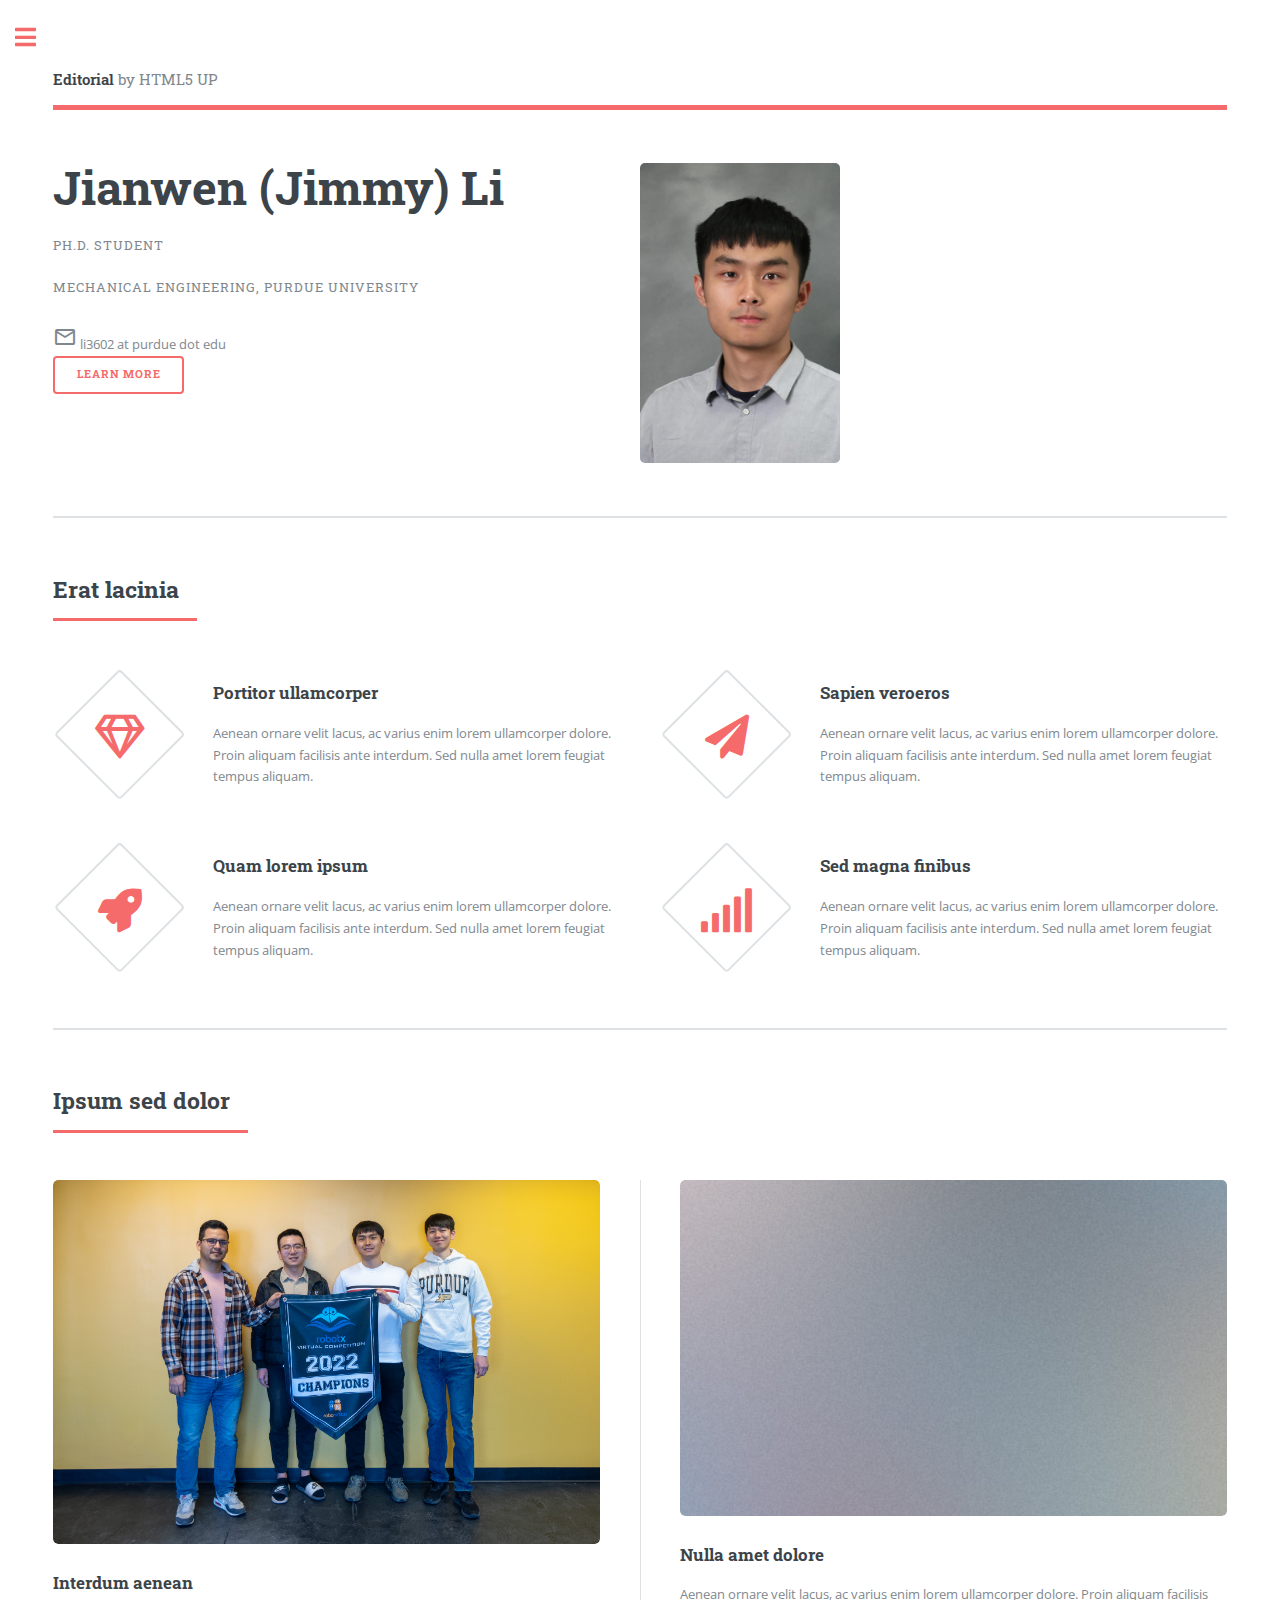
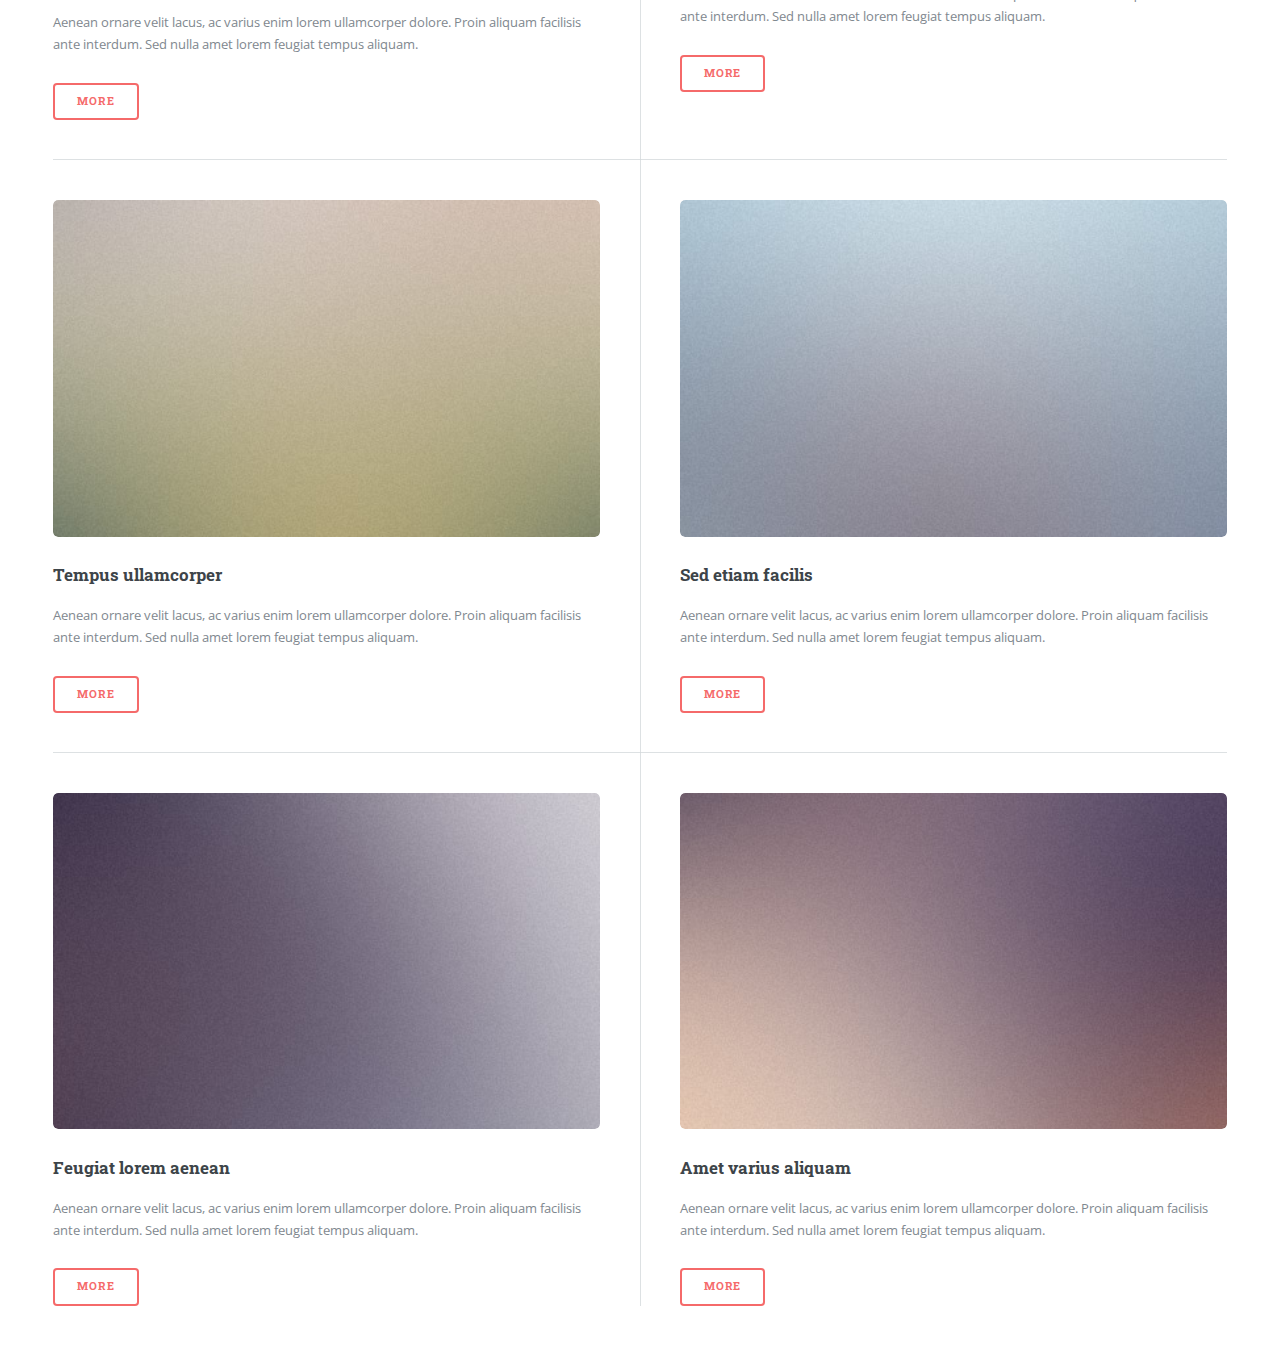
==== commit ed2c8d6f: "add news" ====
--- a/index.html
+++ b/index.html
@@ -37,7 +37,7 @@
 								<section id="banner">
 									<div class="content">
 										<header>
-											<h1>Jianwen Li</h1>
+											<h1>Jianwen (Jimmy) Li</h1>
 											<p>Ph.D. Student</p>
 											<p>Mechanical Engineering, Purdue University</p>
 											<i class="material-icons">mail_outline</i> li3602 at purdue dot edu<br>
@@ -95,7 +95,7 @@
 									</header>
 									<div class="posts">
 										<article>
-											<a href="#" class="image"><img src="images/pic01.jpg" alt="" /></a>
+											<a href="#" class="image"><img src="images/VRX_group.jpg" alt="" /></a>
 											<h3>Interdum aenean</h3>
 											<p>Aenean ornare velit lacus, ac varius enim lorem ullamcorper dolore. Proin aliquam facilisis ante interdum. Sed nulla amet lorem feugiat tempus aliquam.</p>
 											<ul class="actions">
@@ -166,8 +166,7 @@
 									</header>
 									<ul>
 										<li><a href="index.html">Homepage</a></li>
-										<li><a href="generic.html">Generic</a></li>
-										<li><a href="elements.html">Elements</a></li>
+										<li><a href="news.htm">News</a></li>
 										<li>
 											<span class="opener">Submenu</span>
 											<ul>
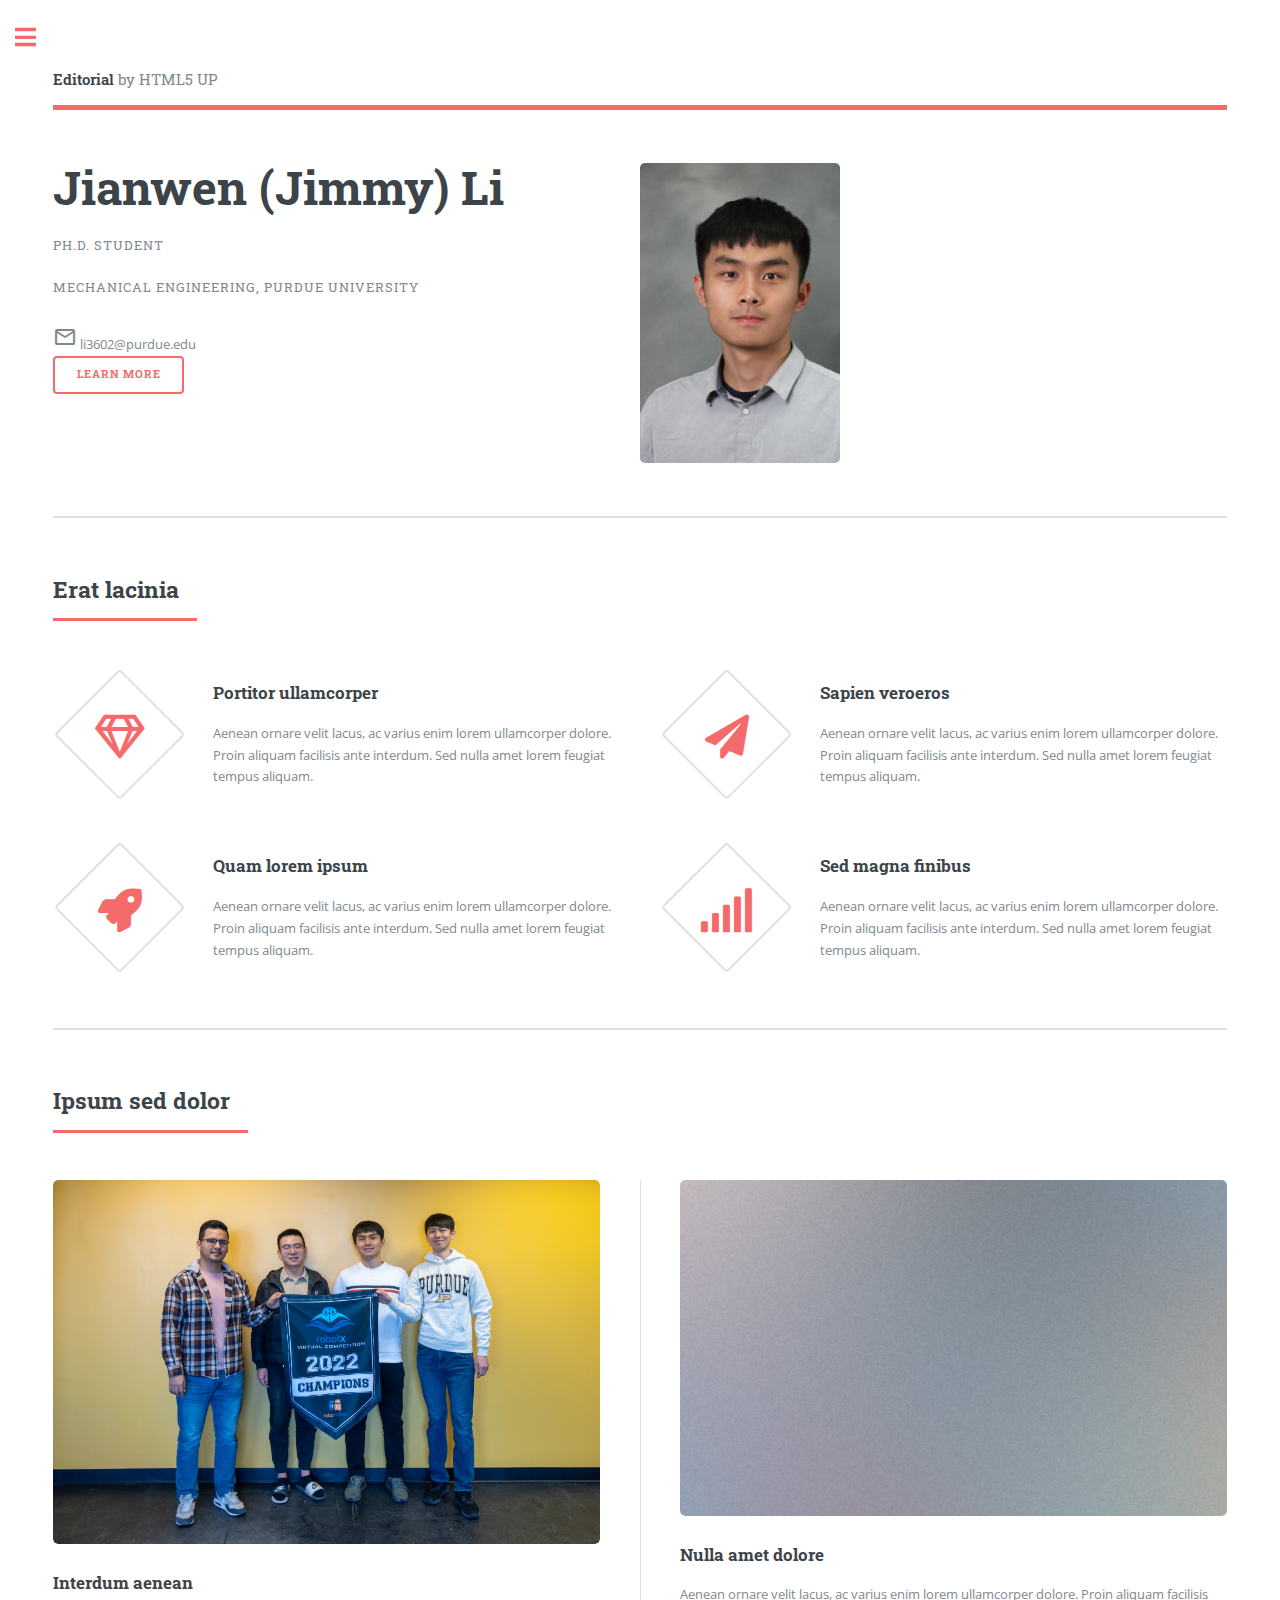
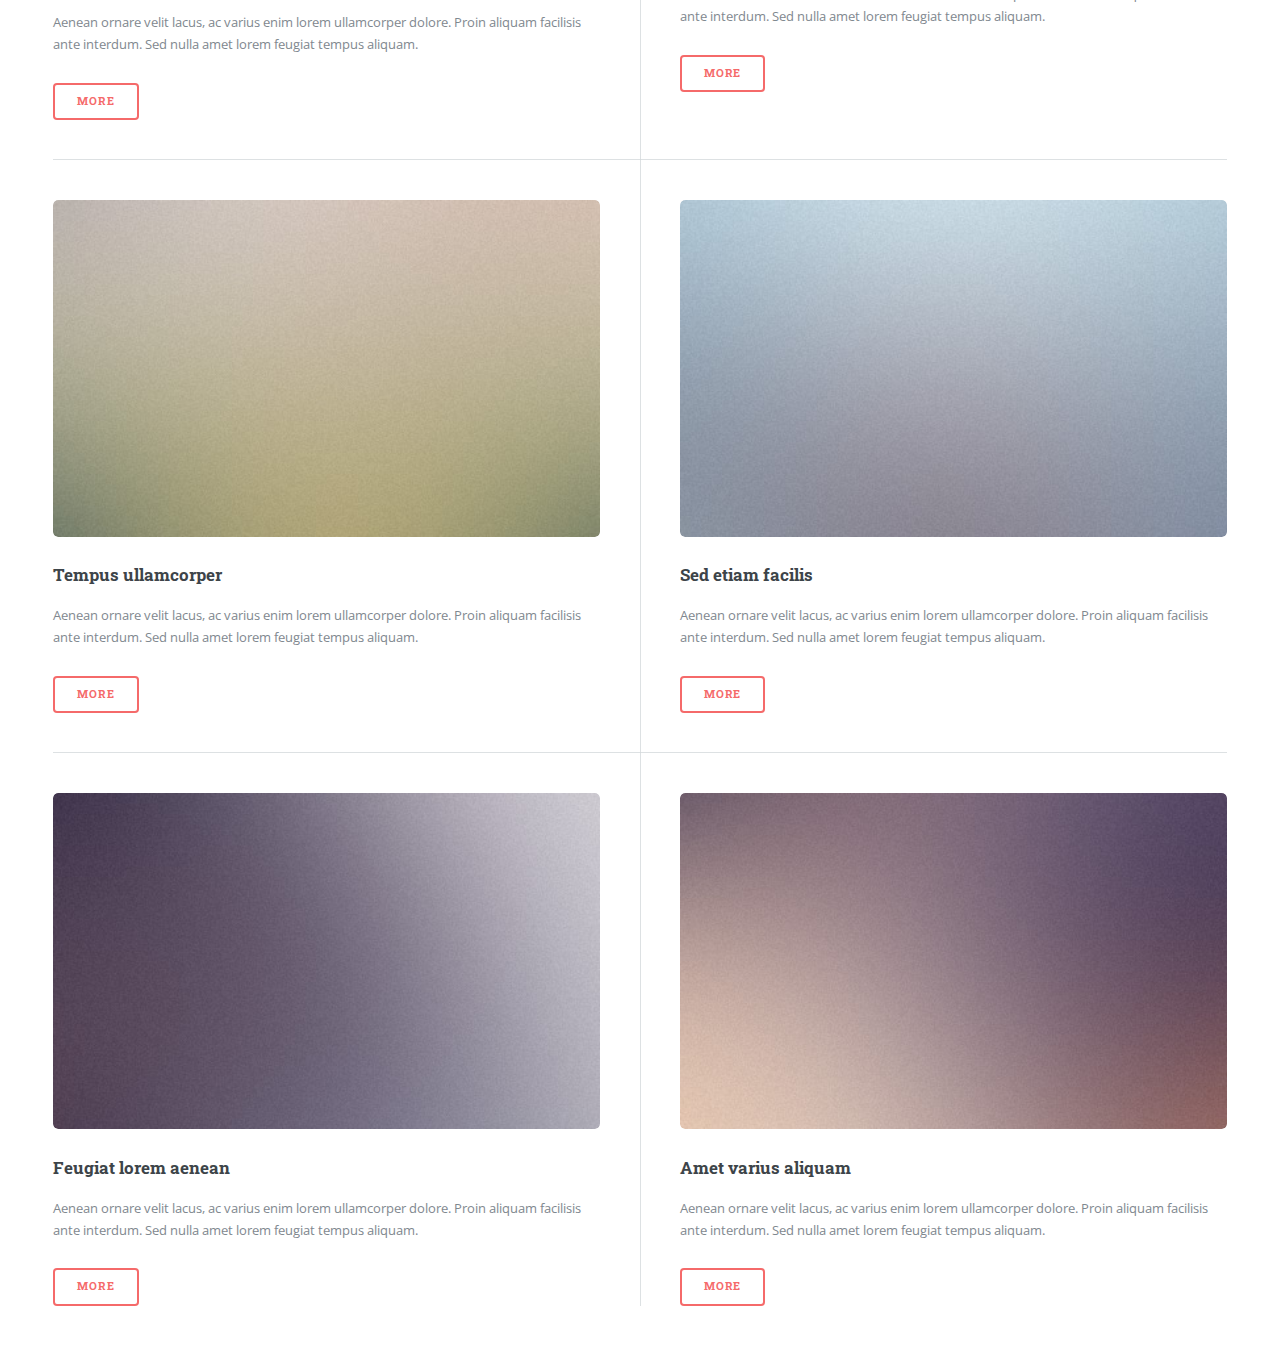
==== commit cc37222a: "correct date" ====
--- a/index.html
+++ b/index.html
@@ -40,7 +40,7 @@
 											<h1>Jianwen (Jimmy) Li</h1>
 											<p>Ph.D. Student</p>
 											<p>Mechanical Engineering, Purdue University</p>
-											<i class="material-icons">mail_outline</i> li3602 at purdue dot edu<br>
+											<i class="material-icons">mail_outline</i> li3602@purdue.edu<br>
 										</header>
 										<ul class="actions">
 											<li><a href="#" class="button big">Learn More</a></li>
@@ -165,8 +165,8 @@
 										<h2>Menu</h2>
 									</header>
 									<ul>
-										<li><a href="index.html">Homepage</a></li>
-										<li><a href="news.htm">News</a></li>
+										<li><a href="https://lijianwen1997.github.io/">Homepage</a></li>
+										<li><a href="https://lijianwen1997.github.io/news.htm">News</a></li>
 										<li>
 											<span class="opener">Submenu</span>
 											<ul>
--- a/assets/css/main.css
+++ b/assets/css/main.css
@@ -142,7 +142,7 @@
     border-bottom: 0; }
 
 h1 {
-  font-size: 4em;
+  font-size: 3em;
   margin: 0 0 0.5em 0;
   line-height: 1.3; }
 
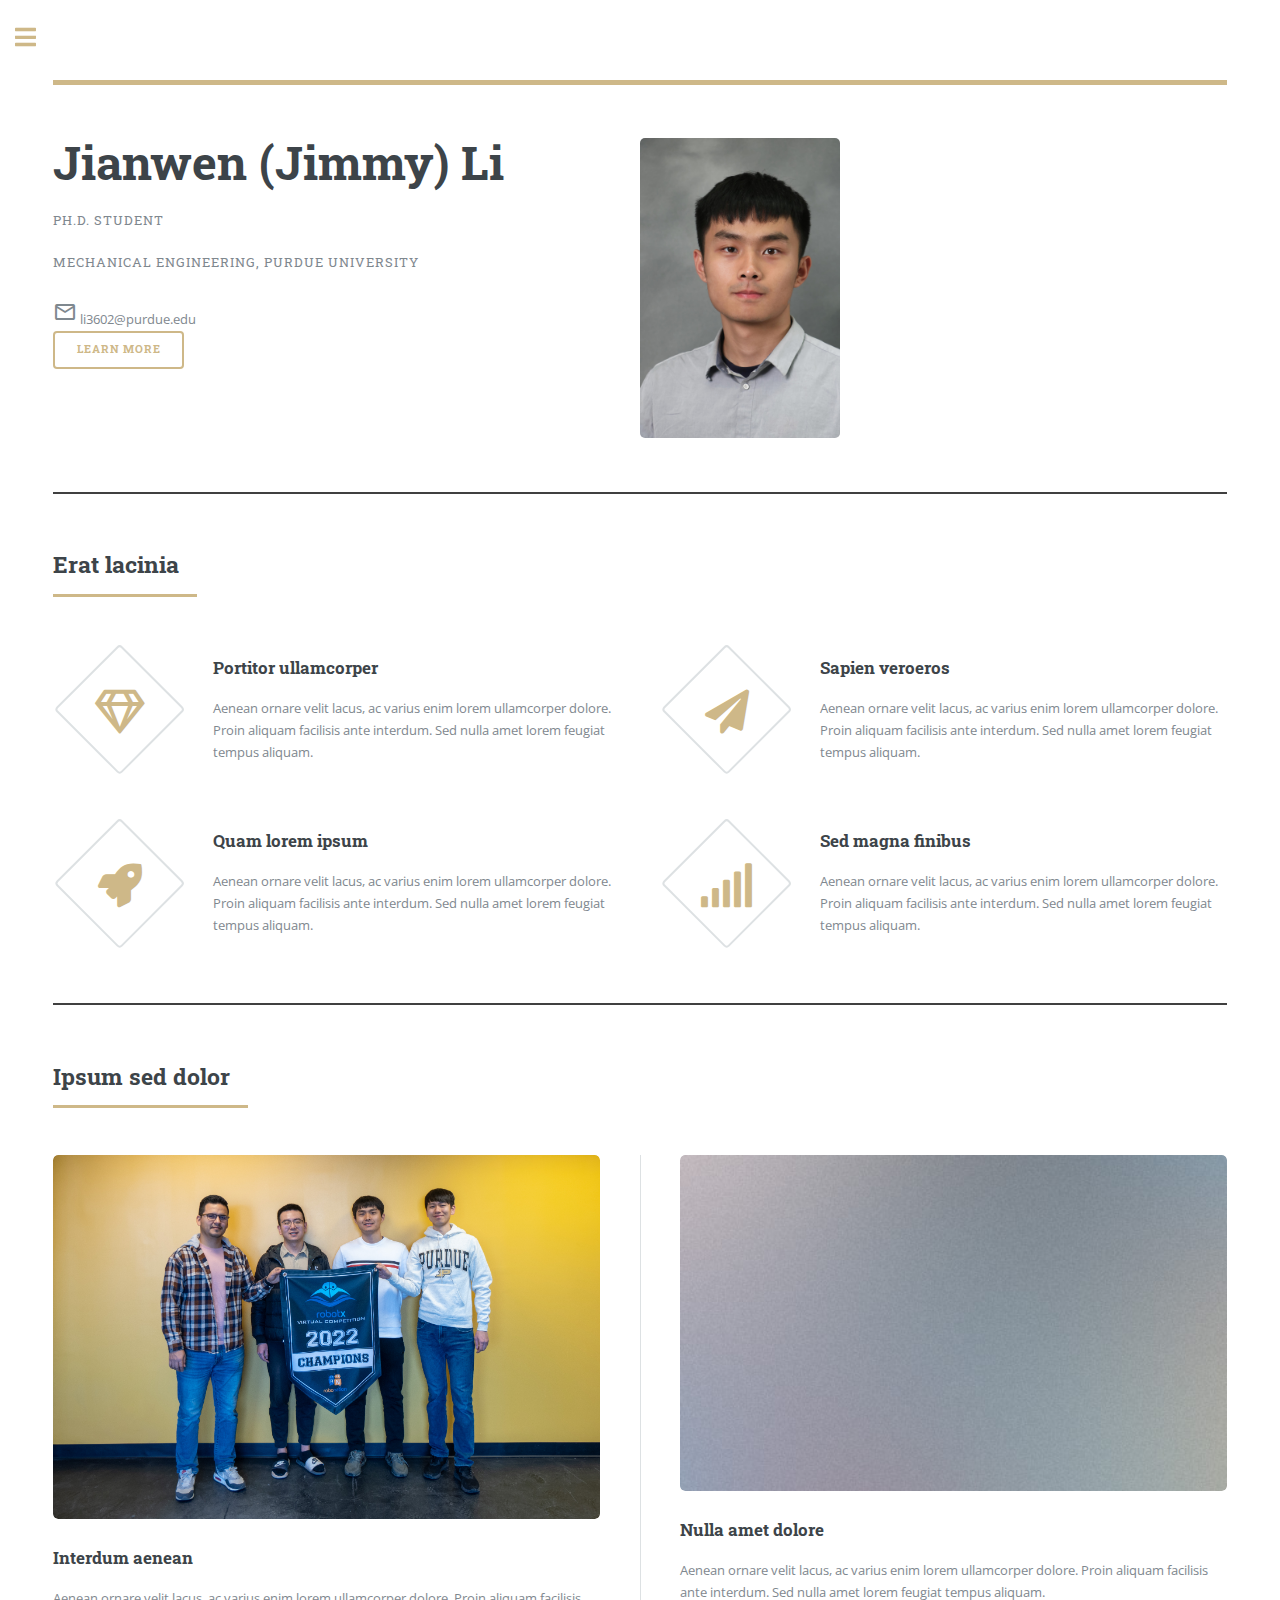
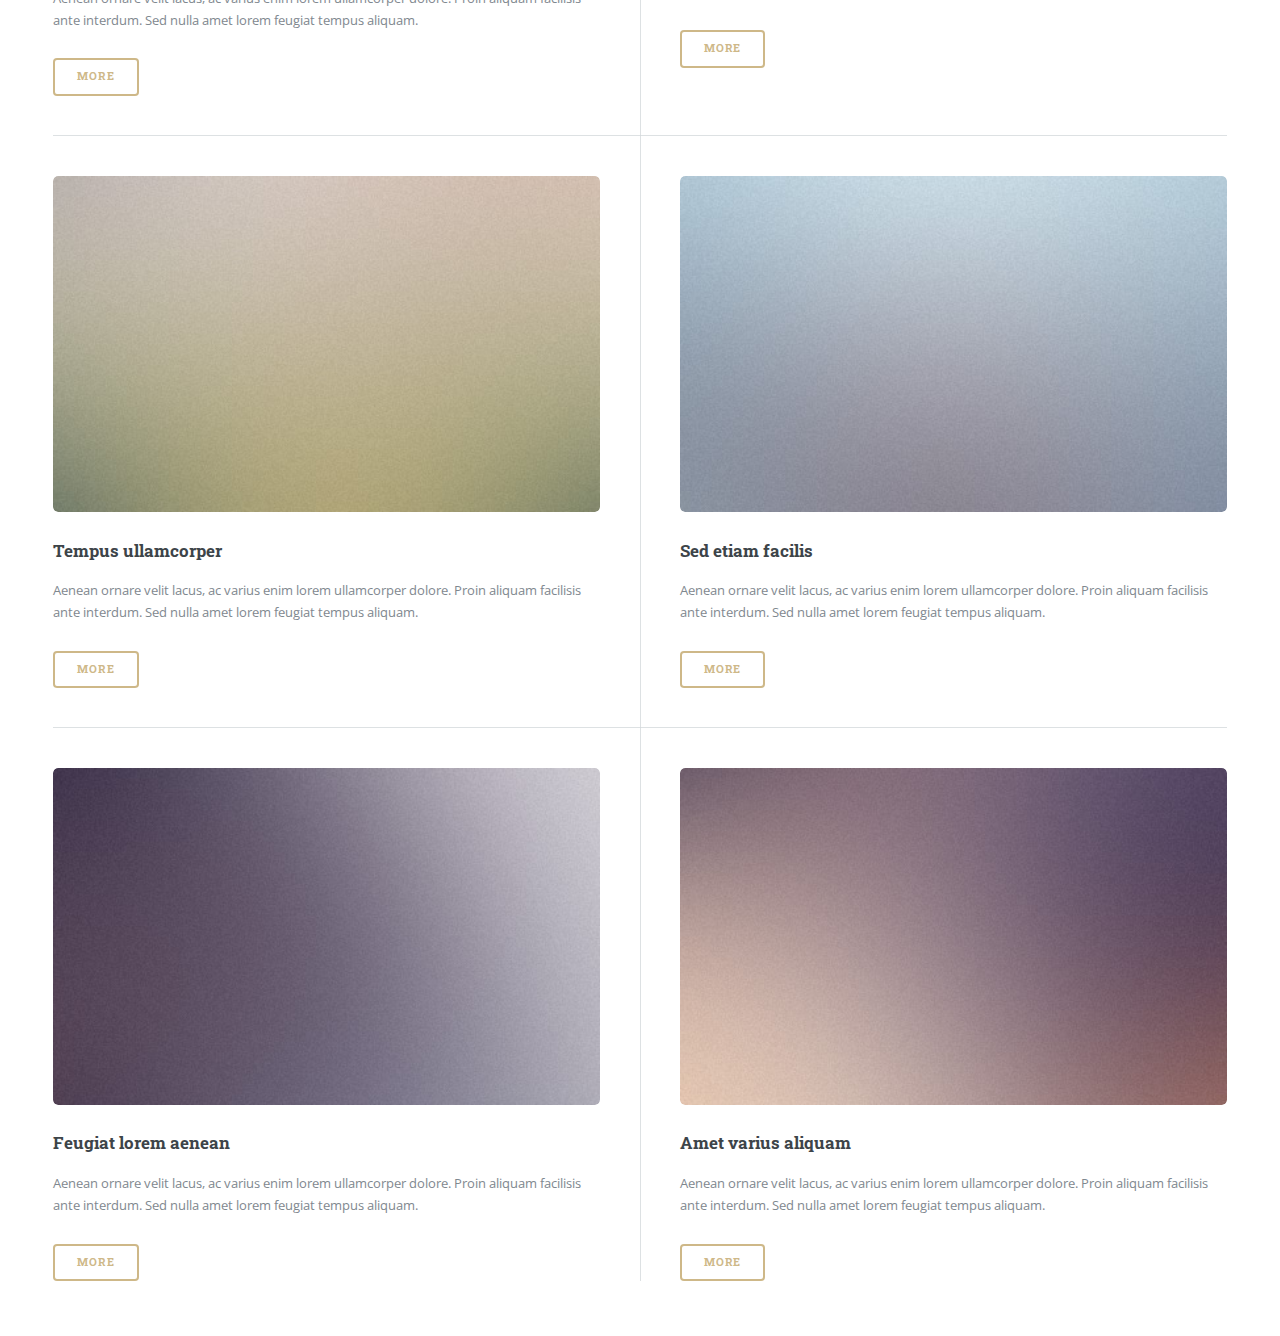
==== commit 4cacd2dc: "change color" ====
--- a/index.html
+++ b/index.html
@@ -23,14 +23,7 @@
 
 							<!-- Header -->
 								<header id="header">
-									<a href="index.html" class="logo"><strong>Editorial</strong> by HTML5 UP</a>
-<!--									<ul class="icons">-->
-<!--										<li><a href="#" class="icon brands fa-twitter"><span class="label">Twitter</span></a></li>-->
-<!--										<li><a href="#" class="icon brands fa-facebook-f"><span class="label">Facebook</span></a></li>-->
-<!--										<li><a href="#" class="icon brands fa-snapchat-ghost"><span class="label">Snapchat</span></a></li>-->
-<!--										<li><a href="#" class="icon brands fa-instagram"><span class="label">Instagram</span></a></li>-->
-<!--										<li><a href="#" class="icon brands fa-medium-m"><span class="label">Medium</span></a></li>-->
-<!--									</ul>-->
+<!--									<a href="index.html" class="logo"><strong>Editorial</strong> by HTML5 UP</a>-->
 								</header>
 
 							<!-- Banner -->
@@ -153,11 +146,11 @@
 						<div class="inner">
 
 							<!-- Search -->
-								<section id="search" class="alt">
-									<form method="post" action="#">
-										<input type="text" name="query" id="query" placeholder="Search" />
-									</form>
-								</section>
+<!--								<section id="search" class="alt">-->
+<!--									<form method="post" action="#">-->
+<!--										<input type="text" name="query" id="query" placeholder="Search" />-->
+<!--									</form>-->
+<!--								</section>-->
 
 							<!-- Menu -->
 								<nav id="menu">
@@ -167,36 +160,13 @@
 									<ul>
 										<li><a href="https://lijianwen1997.github.io/">Homepage</a></li>
 										<li><a href="https://lijianwen1997.github.io/news.htm">News</a></li>
-										<li>
-											<span class="opener">Submenu</span>
-											<ul>
-												<li><a href="#">Lorem Dolor</a></li>
-												<li><a href="#">Ipsum Adipiscing</a></li>
-												<li><a href="#">Tempus Magna</a></li>
-												<li><a href="#">Feugiat Veroeros</a></li>
-											</ul>
-										</li>
-										<li><a href="#">Etiam Dolore</a></li>
-										<li><a href="#">Adipiscing</a></li>
-										<li>
-											<span class="opener">Another Submenu</span>
-											<ul>
-												<li><a href="#">Lorem Dolor</a></li>
-												<li><a href="#">Ipsum Adipiscing</a></li>
-												<li><a href="#">Tempus Magna</a></li>
-												<li><a href="#">Feugiat Veroeros</a></li>
-											</ul>
-										</li>
-										<li><a href="#">Maximus Erat</a></li>
-										<li><a href="#">Sapien Mauris</a></li>
-										<li><a href="#">Amet Lacinia</a></li>
 									</ul>
 								</nav>
 
 							<!-- Section -->
 								<section>
 									<header class="major">
-										<h2>Ante interdum</h2>
+										<h2>Recent News</h2>
 									</header>
 									<div class="mini-posts">
 										<article>
--- a/assets/css/main.css
+++ b/assets/css/main.css
@@ -112,11 +112,11 @@
   -ms-transition: color 0.2s ease-in-out, border-bottom-color 0.2s ease-in-out;
   transition: color 0.2s ease-in-out, border-bottom-color 0.2s ease-in-out;
   border-bottom: dotted 1px;
-  color: #f56a6a;
+  color: #CEB888;
   text-decoration: none; }
   a:hover {
-    border-bottom-color: #f56a6a;
-    color: #f56a6a !important; }
+    border-bottom-color: #CEB888;
+    color: #CEB888 !important; }
     a:hover strong {
       color: inherit; }
 
@@ -998,7 +998,7 @@
   text-transform: uppercase; }
 
 header.major > :last-child {
-  border-bottom: solid 3px #f56a6a;
+  border-bottom: solid 3px #CEB888; /*#f56a6a*/
   display: inline-block;
   margin: 0 0 2em 0;
   padding: 0 0.75em 0.5em 0; }
@@ -1032,7 +1032,7 @@
   background: #ffffff;
   border-radius: 0.375em;
   border: none;
-  border: solid 1px rgba(210, 215, 217, 0.75);
+  border: solid 1px rgba(0,0,0, 0.75);  /*210, 215, 217*/
   color: inherit;
   display: block;
   outline: 0;
@@ -1056,8 +1056,8 @@
   input[type="url"]:focus,
   select:focus,
   textarea:focus {
-    border-color: #f56a6a;
-    box-shadow: 0 0 0 1px #f56a6a; }
+    border-color: #CEB888;
+    box-shadow: 0 0 0 1px #CEB888; }
 
 select {
   background-image: url("data:image/svg+xml;charset=utf8,%3Csvg xmlns='http://www.w3.org/2000/svg' width='40' height='40' preserveAspectRatio='none' viewBox='0 0 40 40'%3E%3Cpath d='M9.4,12.3l10.4,10.4l10.4-10.4c0.2-0.2,0.5-0.4,0.9-0.4c0.3,0,0.6,0.1,0.9,0.4l3.3,3.3c0.2,0.2,0.4,0.5,0.4,0.9 c0,0.4-0.1,0.6-0.4,0.9L20.7,31.9c-0.2,0.2-0.5,0.4-0.9,0.4c-0.3,0-0.6-0.1-0.9-0.4L4.3,17.3c-0.2-0.2-0.4-0.5-0.4-0.9 c0-0.4,0.1-0.6,0.4-0.9l3.3-3.3c0.2-0.2,0.5-0.4,0.9-0.4S9.1,12.1,9.4,12.3z' fill='rgba(210, 215, 217, 0.75)' /%3E%3C/svg%3E");
@@ -1145,8 +1145,8 @@
     content: '\f00c'; }
   input[type="checkbox"]:focus + label:before,
   input[type="radio"]:focus + label:before {
-    border-color: #f56a6a;
-    box-shadow: 0 0 0 1px #f56a6a; }
+    border-color: #CEB888;
+    box-shadow: 0 0 0 1px #CEB888; }
 
 input[type="checkbox"] + label:before {
   border-radius: 0.375em; }
@@ -1376,7 +1376,7 @@
       font-family: 'Font Awesome 5 Free';
       font-weight: 400; }
     ul.contact li:before {
-      color: #f56a6a;
+      color: #CEB888;
       display: inline-block;
       font-size: 1.5em;
       height: 1.125em;
@@ -1421,7 +1421,7 @@
       padding: 0 0.5em;
       text-align: center; }
       ul.pagination li > .page.active {
-        background-color: #f56a6a;
+        background-color: #CEB888;
         color: #ffffff !important; }
         ul.pagination li > .page.active:hover {
           background-color: #f67878; }
@@ -1495,8 +1495,8 @@
   background-color: transparent;
   border-radius: 0.375em;
   border: 0;
-  box-shadow: inset 0 0 0 2px #f56a6a;
-  color: #f56a6a !important;
+  box-shadow: inset 0 0 0 2px #CEB888;
+  color: #CEB888 !important;
   cursor: pointer;
   display: inline-block;
   font-family: "Roboto Slab", serif;
@@ -1553,7 +1553,7 @@
   input[type="button"].primary,
   button.primary,
   .button.primary {
-    background-color: #f56a6a;
+    background-color: #CEB888;
     box-shadow: none;
     color: #ffffff !important; }
     input[type="submit"].primary:hover,
@@ -1582,7 +1582,7 @@
 
 /* Mini Posts */
 .mini-posts article {
-  border-top: solid 1px rgba(210, 215, 217, 0.75);
+  border-top: solid 1px rgba(0, 0, 0, 0.75); /*210, 215, 217*/
   margin-top: 2em;
   padding-top: 2em; }
   .mini-posts article .image {
@@ -1642,7 +1642,7 @@
       text-align: center;
       width: 10em; }
       .features article .icon:before {
-        color: #f56a6a;
+        color: #CEB888;
         font-size: 2.75rem;
         position: relative;
         top: 0.05em; }
@@ -1652,7 +1652,7 @@
         -ms-transform: rotate(45deg);
         transform: rotate(45deg);
         border-radius: 0.25rem;
-        border: solid 2px rgba(210, 215, 217, 0.75);
+        border: solid 2px rgba(210, 215, 217, 0.75); /*210, 215, 217*/
         content: '';
         display: block;
         height: 7em;
@@ -1860,7 +1860,7 @@
     max-width: 110em; }
     #main > .inner > section {
       padding: 6em 0 4em 0 ;
-      border-top: solid 2px rgba(210, 215, 217, 0.75); }
+      border-top: solid 2px rgba(0, 0, 0, 0.75); }/*210, 215, 217*/
       #main > .inner > section:first-of-type {
         border-top: 0 !important; }
   @media screen and (max-width: 1680px) {
@@ -1939,7 +1939,7 @@
     position: relative;
     width: 26em; }
     #sidebar > .inner > * {
-      border-bottom: solid 2px rgba(210, 215, 217, 0.75);
+      border-bottom: solid 2px rgba(0, 0, 0, 0.75); /*after news*/
       margin: 0 0 3.5em 0;
       padding: 0 0 3.5em 0; }
       #sidebar > .inner > * > :last-child {
@@ -2054,13 +2054,13 @@
       text-indent: 7.25em;
       width: 7.25em; }
       #sidebar .toggle:before {
-        color: #7f888f;
+        color: #7f888f; /**/
         margin-left: -0.0625em;
         margin-top: -0.25em;
         font-size: 1.1rem;
         z-index: 1; }
       #sidebar .toggle:after {
-        background: rgba(222, 225, 226, 0.75);
+        background: rgba(222, 225, 226, 0.75); /*222, 225, 226*/
         border-radius: 0.375em;
         content: '';
         height: 3.5em;
@@ -2075,7 +2075,7 @@
   display: -webkit-flex;
   display: -ms-flex;
   display: flex;
-  border-bottom: solid 5px #f56a6a;
+  border-bottom: solid 5px #CEB888;
   padding: 6em 0 1em 0;
   position: relative; }
   #header > * {
@@ -2214,7 +2214,7 @@
     font-size: 0.9em;
     padding: 0.625em 0; }
     #menu ul a:hover, #menu ul span:hover {
-      color: #f56a6a; }
+      color: #CEB888; }
     #menu ul a.opener, #menu ul span.opener {
       -moz-transition: color 0.2s ease-in-out;
       -webkit-transition: color 0.2s ease-in-out;
@@ -2244,7 +2244,7 @@
         position: absolute;
         right: 0; }
       #menu ul a.opener:hover:before, #menu ul span.opener:hover:before {
-        color: #f56a6a; }
+        color: #CEB888; }
       #menu ul a.opener.active + ul, #menu ul span.opener.active + ul {
         display: block; }
       #menu ul a.opener.active:before, #menu ul span.opener.active:before {
@@ -2254,7 +2254,7 @@
         transform: rotate(-180deg); }
 
 #menu > ul > li {
-  border-top: solid 1px rgba(210, 215, 217, 0.75);
+  border-top: solid 1px rgba(0, 0, 0 , 0.75);  /* 210, 215, 217*/  /*below homepage*/
   margin: 0.5em 0 0 0;
   padding: 0.5em 0 0 0; }
   #menu > ul > li > ul {
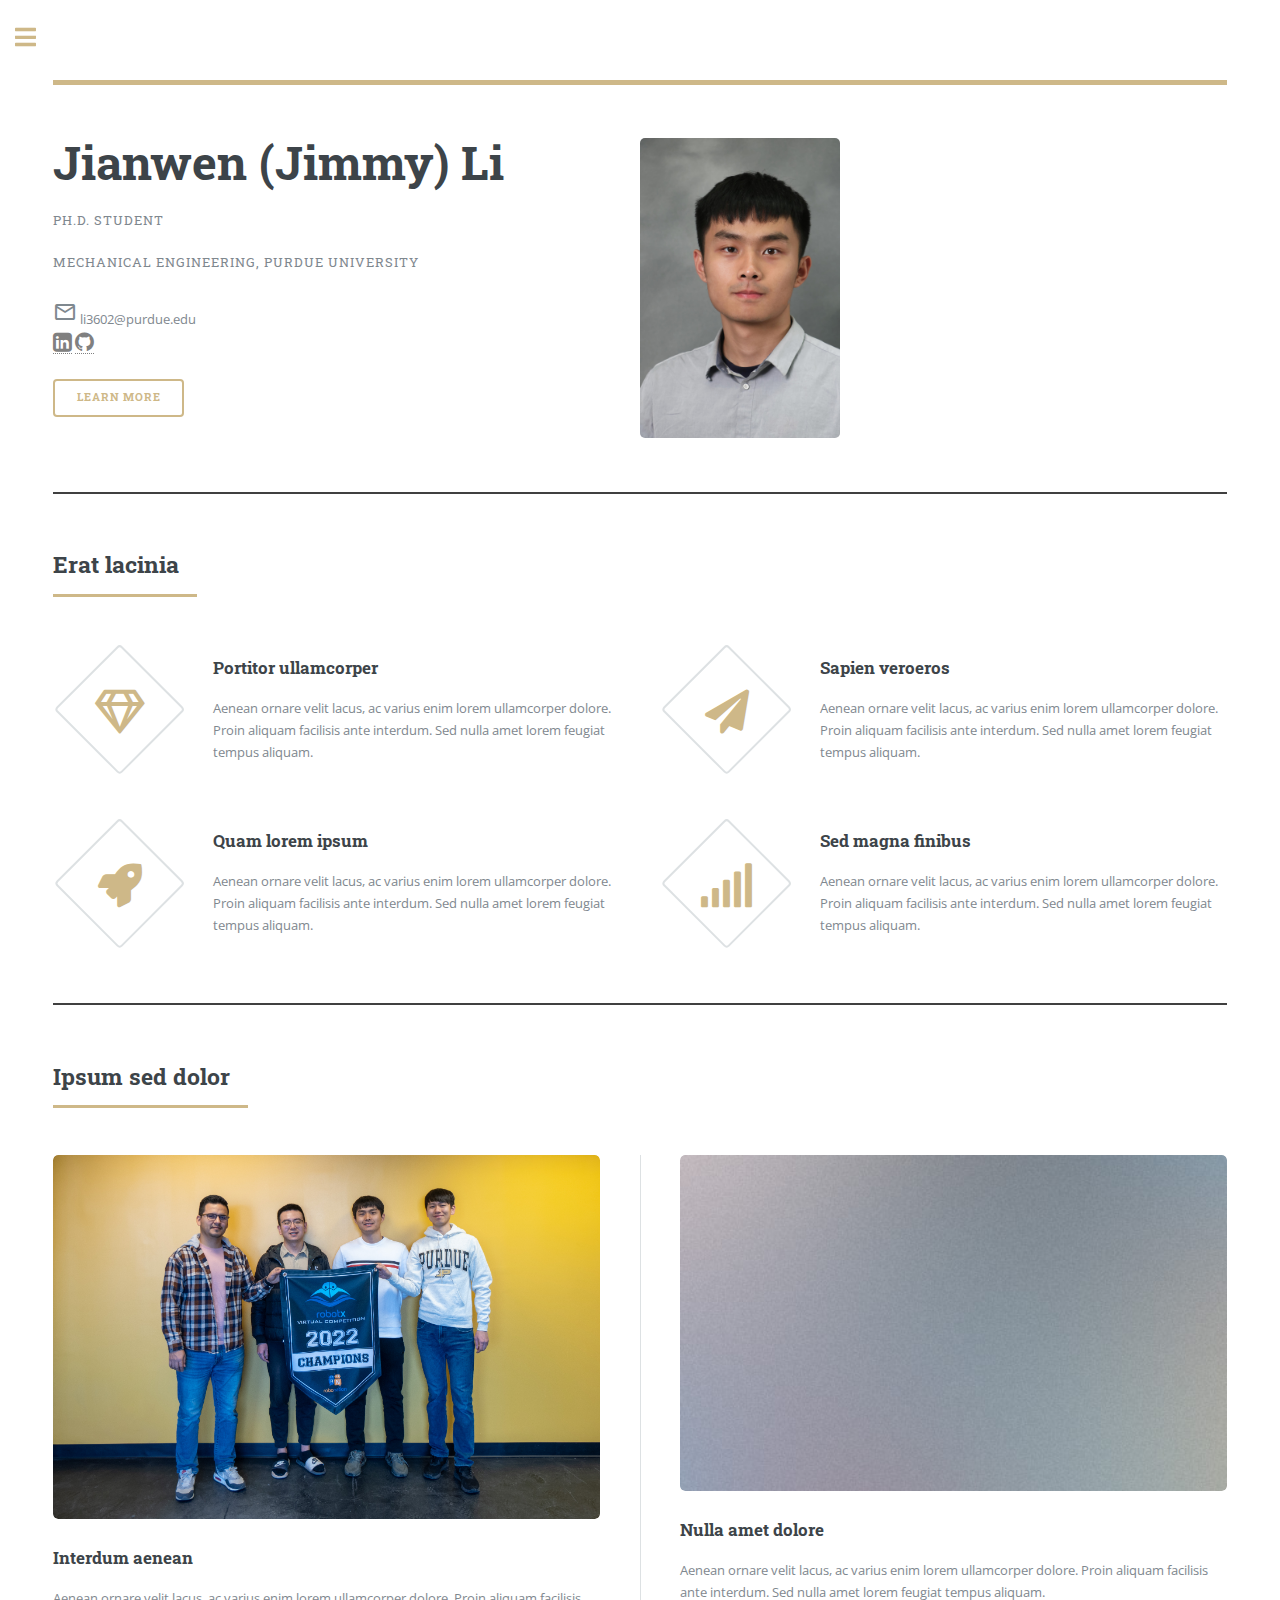
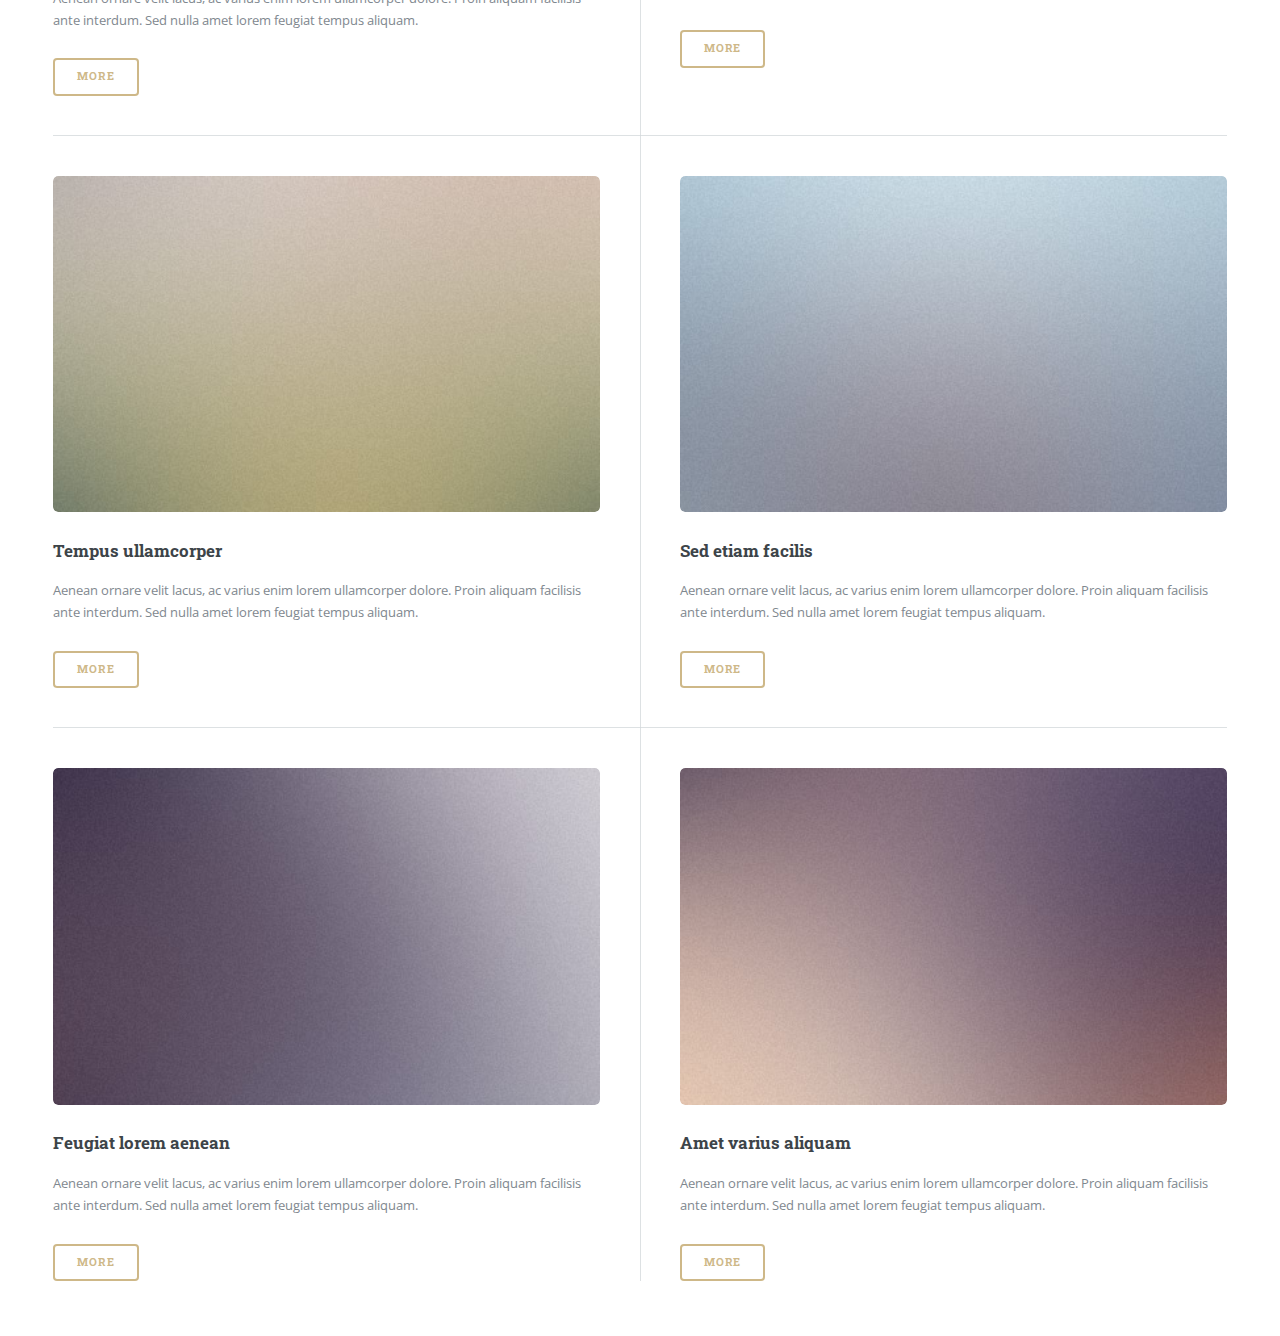
==== commit 5db54afc: "add internship" ====
--- a/index.html
+++ b/index.html
@@ -11,6 +11,12 @@
 		<meta name="viewport" content="width=device-width, initial-scale=1, user-scalable=no" />
 		<link href="https://fonts.googleapis.com/icon?family=Material+Icons" rel="stylesheet">
 		<link rel="stylesheet" href="assets/css/main.css" />
+
+		<link rel="stylesheet" href="https://cdnjs.cloudflare.com/ajax/libs/font-awesome/4.7.0/css/font-awesome.min.css">
+		<link rel="shortcut icon" href="https://static.esea.net/global/images/teams/144967.1486422930.png" type="image/x-icon" />
+		<style>
+
+		</style>
 	</head>
 	<body class="is-preload">
 
@@ -34,6 +40,9 @@
 											<p>Ph.D. Student</p>
 											<p>Mechanical Engineering, Purdue University</p>
 											<i class="material-icons">mail_outline</i> li3602@purdue.edu<br>
+											<a href="https://www.linkedin.com/in/jianwen-jimmy-li-a21308161/" class="fa fa-linkedin-square" aria-hidden="true"  style="font-size:22px;color:gray"><span class="label"></span></a>
+											<a href="https://github.com/lijianwen1997" class="fa fa-github" aria-hidden="true" style="font-size:22px;color:gray"></a><br><br>
+
 										</header>
 										<ul class="actions">
 											<li><a href="#" class="button big">Learn More</a></li>
--- a/assets/css/main.css
+++ b/assets/css/main.css
@@ -113,12 +113,14 @@
   transition: color 0.2s ease-in-out, border-bottom-color 0.2s ease-in-out;
   border-bottom: dotted 1px;
   color: #CEB888;
-  text-decoration: none; }
+  text-decoration: none !important; }
   a:hover {
+    text-decoration: none !important;
     border-bottom-color: #CEB888;
     color: #CEB888 !important; }
     a:hover strong {
       color: inherit; }
+
 
 strong, b {
   color: #3d4449;
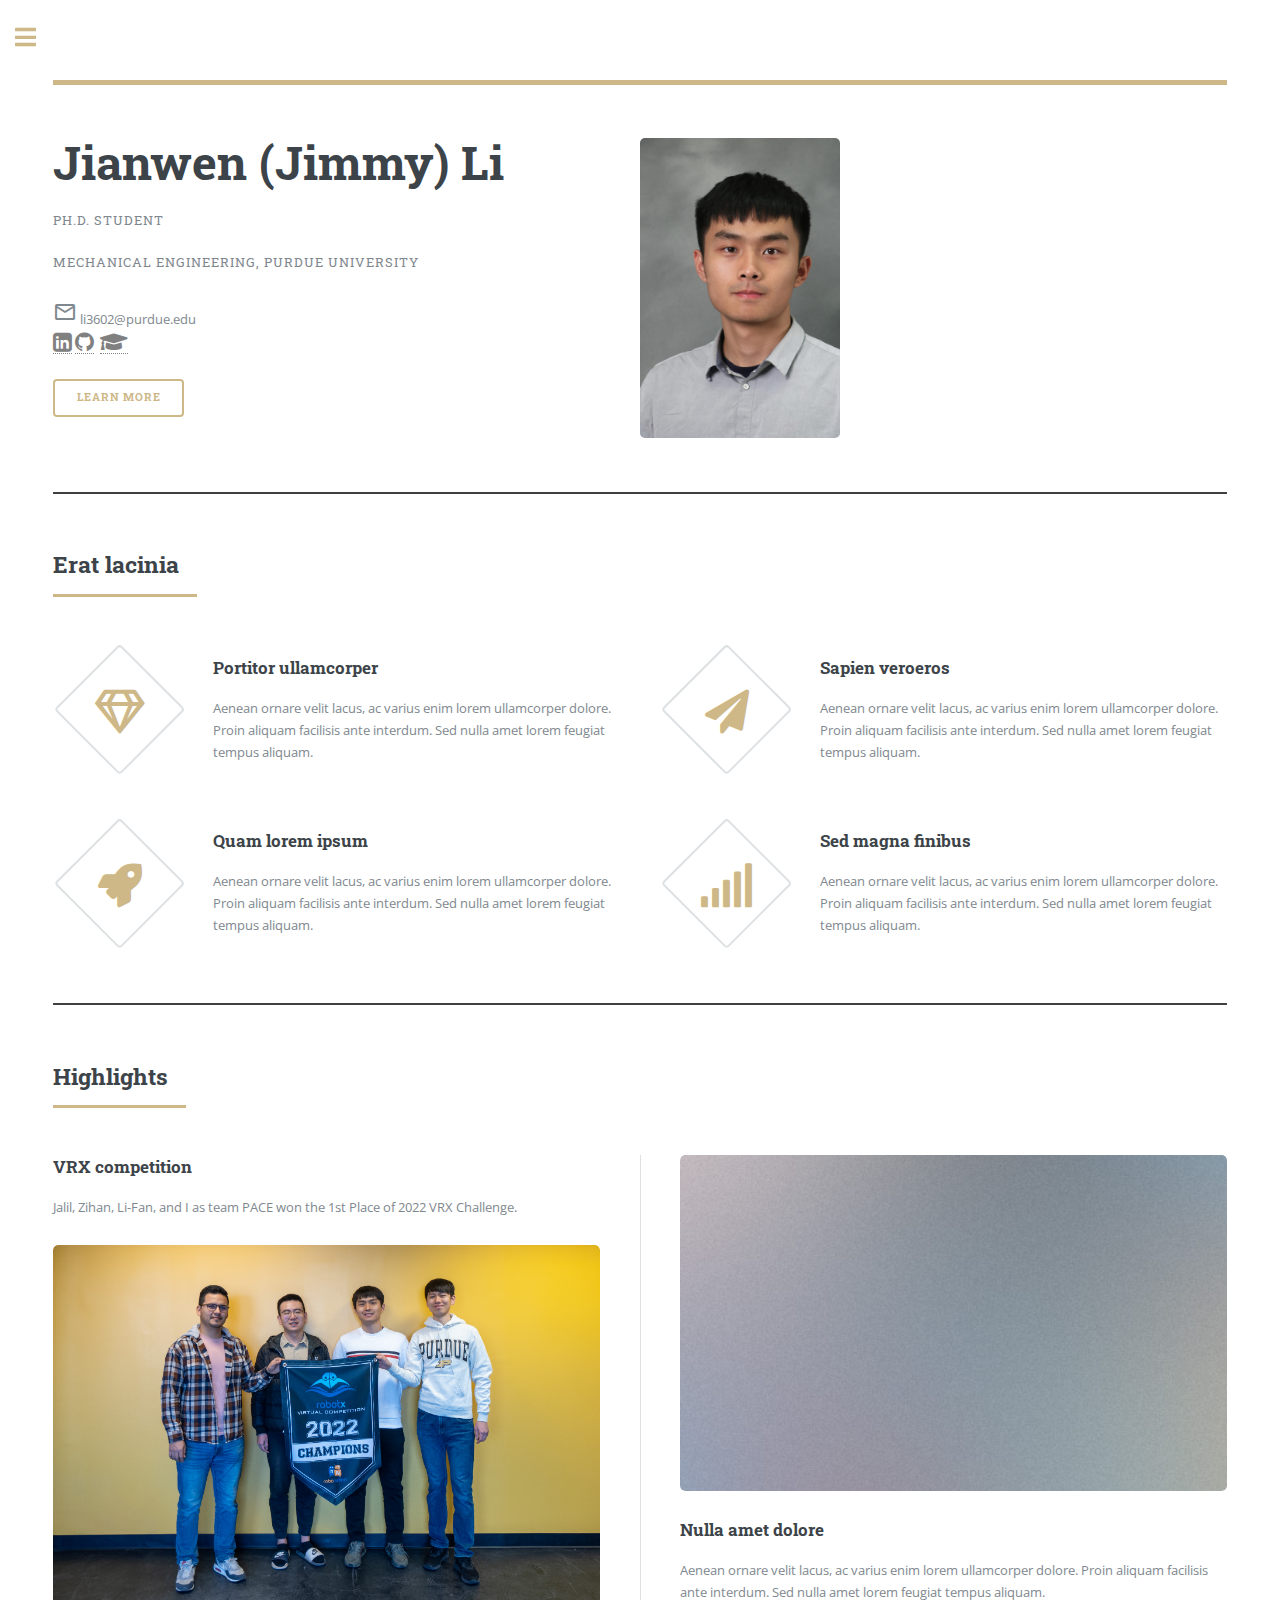
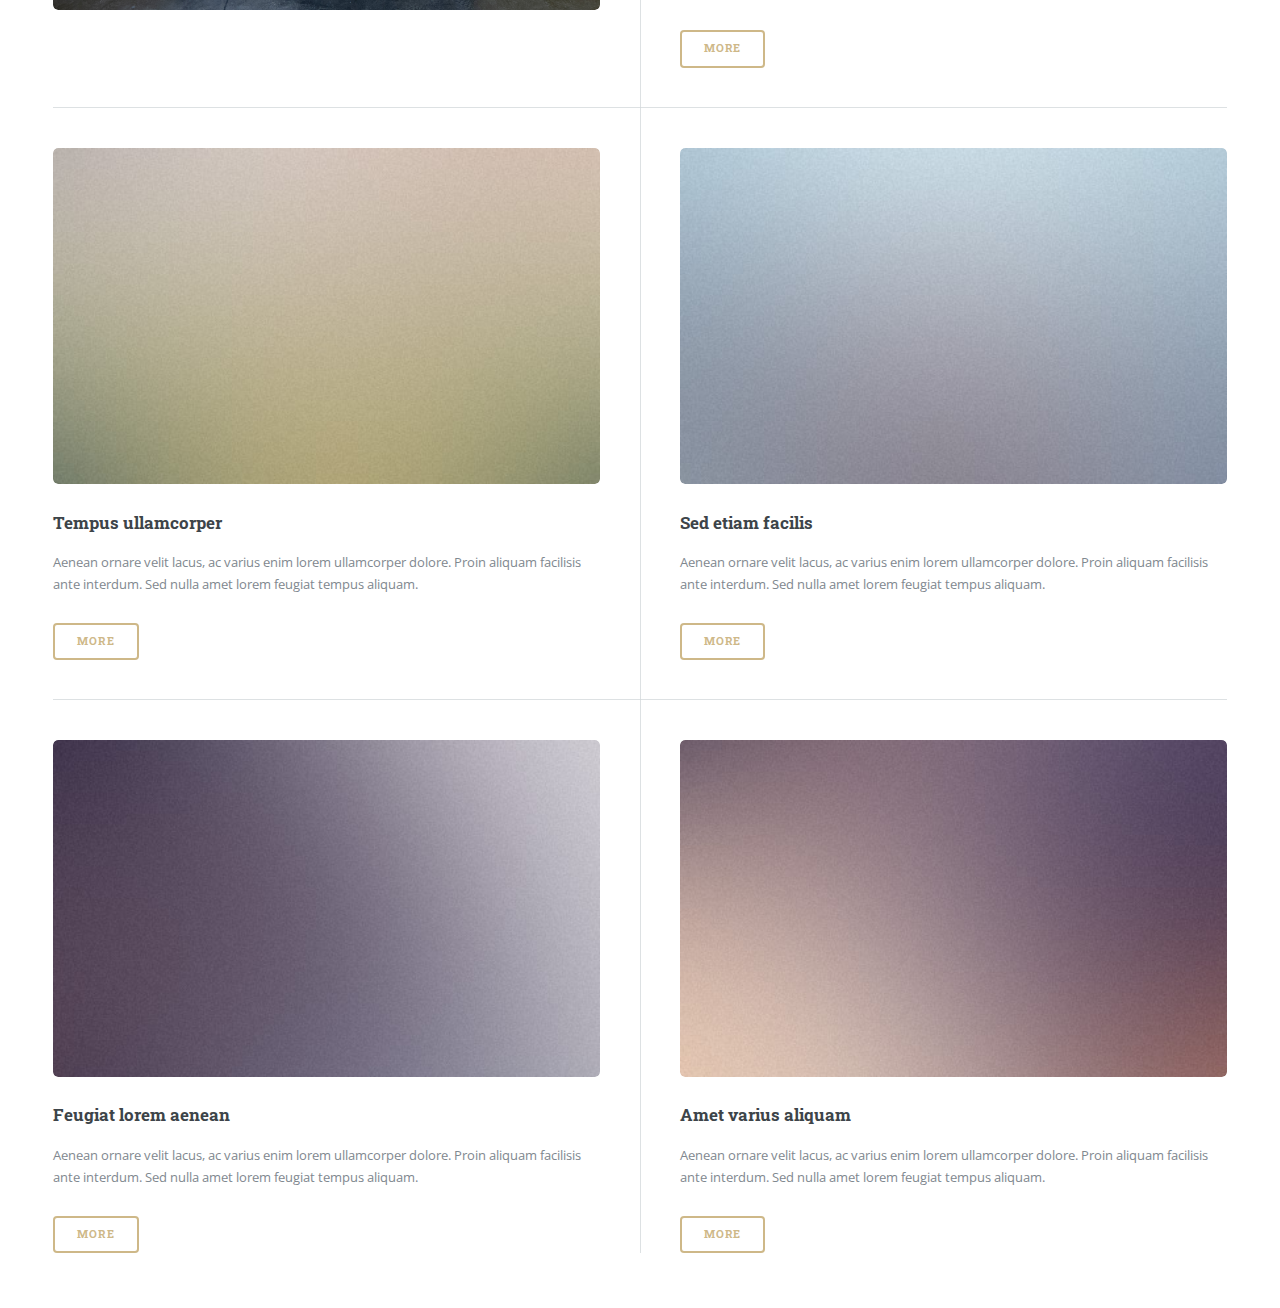
==== commit 87db4ac4: "update news" ====
--- a/index.html
+++ b/index.html
@@ -10,6 +10,7 @@
 		<meta charset="utf-8" />
 		<meta name="viewport" content="width=device-width, initial-scale=1, user-scalable=no" />
 		<link href="https://fonts.googleapis.com/icon?family=Material+Icons" rel="stylesheet">
+
 		<link rel="stylesheet" href="assets/css/main.css" />
 
 		<link rel="stylesheet" href="https://cdnjs.cloudflare.com/ajax/libs/font-awesome/4.7.0/css/font-awesome.min.css">
@@ -41,8 +42,8 @@
 											<p>Mechanical Engineering, Purdue University</p>
 											<i class="material-icons">mail_outline</i> li3602@purdue.edu<br>
 											<a href="https://www.linkedin.com/in/jianwen-jimmy-li-a21308161/" class="fa fa-linkedin-square" aria-hidden="true"  style="font-size:22px;color:gray"><span class="label"></span></a>
-											<a href="https://github.com/lijianwen1997" class="fa fa-github" aria-hidden="true" style="font-size:22px;color:gray"></a><br><br>
-
+											<a href="https://github.com/lijianwen1997" class="fa fa-github" aria-hidden="true" style="font-size:22px;color:gray"></a>
+											<a href="https://scholar.google.com/citations?user=MGlfge0AAAAJ&hl=en" class="fas fa-graduation-cap" style="margin-left:3px;font-size:22px;color:gray"><span class="label"></span></a><br><br>
 										</header>
 										<ul class="actions">
 											<li><a href="#" class="button big">Learn More</a></li>
@@ -93,16 +94,13 @@
 							<!-- Section -->
 								<section>
 									<header class="major">
-										<h2>Ipsum sed dolor</h2>
+										<h2>Highlights</h2>
 									</header>
 									<div class="posts">
 										<article>
+											<h3>VRX competition</h3>
+											Jalil, Zihan, Li-Fan, and I as team PACE won the 1st Place of 2022 VRX Challenge.</p>
 											<a href="#" class="image"><img src="images/VRX_group.jpg" alt="" /></a>
-											<h3>Interdum aenean</h3>
-											<p>Aenean ornare velit lacus, ac varius enim lorem ullamcorper dolore. Proin aliquam facilisis ante interdum. Sed nulla amet lorem feugiat tempus aliquam.</p>
-											<ul class="actions">
-												<li><a href="#" class="button">More</a></li>
-											</ul>
 										</article>
 										<article>
 											<a href="#" class="image"><img src="images/pic02.jpg" alt="" /></a>
@@ -168,7 +166,9 @@
 									</header>
 									<ul>
 										<li><a href="https://lijianwen1997.github.io/">Homepage</a></li>
+										<li><a href="https://lijianwen1997.github.io/research.htm">Research</a></li>
 										<li><a href="https://lijianwen1997.github.io/news.htm">News</a></li>
+										<li><a href="https://lijianwen1997.github.io/hobbies.htm">Hobbies</a></li>
 									</ul>
 								</nav>
 
@@ -179,16 +179,22 @@
 									</header>
 									<div class="mini-posts">
 										<article>
-											<a href="#" class="image"><img src="images/pic07.jpg" alt="" /></a>
-											<p>Aenean ornare velit lacus, ac varius enim lorem ullamcorper dolore aliquam.</p>
-										</article>
-										<article>
-											<a href="#" class="image"><img src="images/pic08.jpg" alt="" /></a>
-											<p>Aenean ornare velit lacus, ac varius enim lorem ullamcorper dolore aliquam.</p>
-										</article>
-										<article>
-											<a href="#" class="image"><img src="images/pic09.jpg" alt="" /></a>
-											<p>Aenean ornare velit lacus, ac varius enim lorem ullamcorper dolore aliquam.</p>
+											<h3>Aug. 15, 2024</h3>
+											I finished my 12 weeks internship at Rivian, Palo Alto as an Autonomous Controls software engineering intern.</p>
+				<!--											<a href="https://www.thecvf.com/" class="image"><img src="images/cvf_.jpg" alt="" style="width:200px;height:130px;" /></a>-->
+											<a class="image"><img src="images/Rivian.jpg" alt="" /></a>
+										</article>
+										<article>
+											<h3>Jun. 30, 2024</h3>
+											Our paper <strong>Synergistic Reinforcement and Imitation Learning for Vision-driven Autonomous Flight of UAV Along River</strong> is accepted by IROS and will be presented in Abu Dhabi, UAE.</p>
+											<a class="image"><img src="images/iros2024.png" alt="" /></a>
+											<a class="image"><img src="images/SRIL.png" alt="" /></a>
+										</article>
+										<article>
+											<h3>Feb. 23, 2023</h3>
+											Our paper <strong>ASV Station Keeping under Wind Disturbances using Neural Network Simulation Error Minimization Model Predictive Control</strong> is accepted by Journal of Field Robotics (JFR).</p>
+											<a class="image"><img src="images/JFR.png" alt="" /></a>
+											<a class="image"><img src="images/asv_operation_2.png" alt="" /></a>
 										</article>
 									</div>
 									<ul class="actions">
@@ -197,23 +203,23 @@
 								</section>
 
 							<!-- Section -->
-								<section>
-									<header class="major">
-										<h2>Get in touch</h2>
-									</header>
-									<p>Sed varius enim lorem ullamcorper dolore aliquam aenean ornare velit lacus, ac varius enim lorem ullamcorper dolore. Proin sed aliquam facilisis ante interdum. Sed nulla amet lorem feugiat tempus aliquam.</p>
-									<ul class="contact">
-										<li class="icon solid fa-envelope"><a href="#">information@untitled.tld</a></li>
-										<li class="icon solid fa-phone">(000) 000-0000</li>
-										<li class="icon solid fa-home">1234 Somewhere Road #8254<br />
-										Nashville, TN 00000-0000</li>
-									</ul>
-								</section>
+<!--								<section>-->
+<!--									<header class="major">-->
+<!--										<h2>Get in touch</h2>-->
+<!--									</header>-->
+<!--									<p>Sed varius enim lorem ullamcorper dolore aliquam aenean ornare velit lacus, ac varius enim lorem ullamcorper dolore. Proin sed aliquam facilisis ante interdum. Sed nulla amet lorem feugiat tempus aliquam.</p>-->
+<!--									<ul class="contact">-->
+<!--										<li class="icon solid fa-envelope"><a href="#">information@untitled.tld</a></li>-->
+<!--										<li class="icon solid fa-phone">(000) 000-0000</li>-->
+<!--										<li class="icon solid fa-home">1234 Somewhere Road #8254<br />-->
+<!--										Nashville, TN 00000-0000</li>-->
+<!--									</ul>-->
+<!--								</section>-->
 
 							<!-- Footer -->
-								<footer id="footer">
-									<p class="copyright">&copy; Untitled. All rights reserved. Demo Images: <a href="https://unsplash.com">Unsplash</a>. Design: <a href="https://html5up.net">HTML5 UP</a>.</p>
-								</footer>
+<!--								<footer id="footer">-->
+<!--									<p class="copyright">&copy; CCA 3.0 license. All rights reserved. Design: <a href="https://html5up.net">HTML5 UP</a>.</p>-->
+<!--								</footer>-->
 
 						</div>
 					</div>
